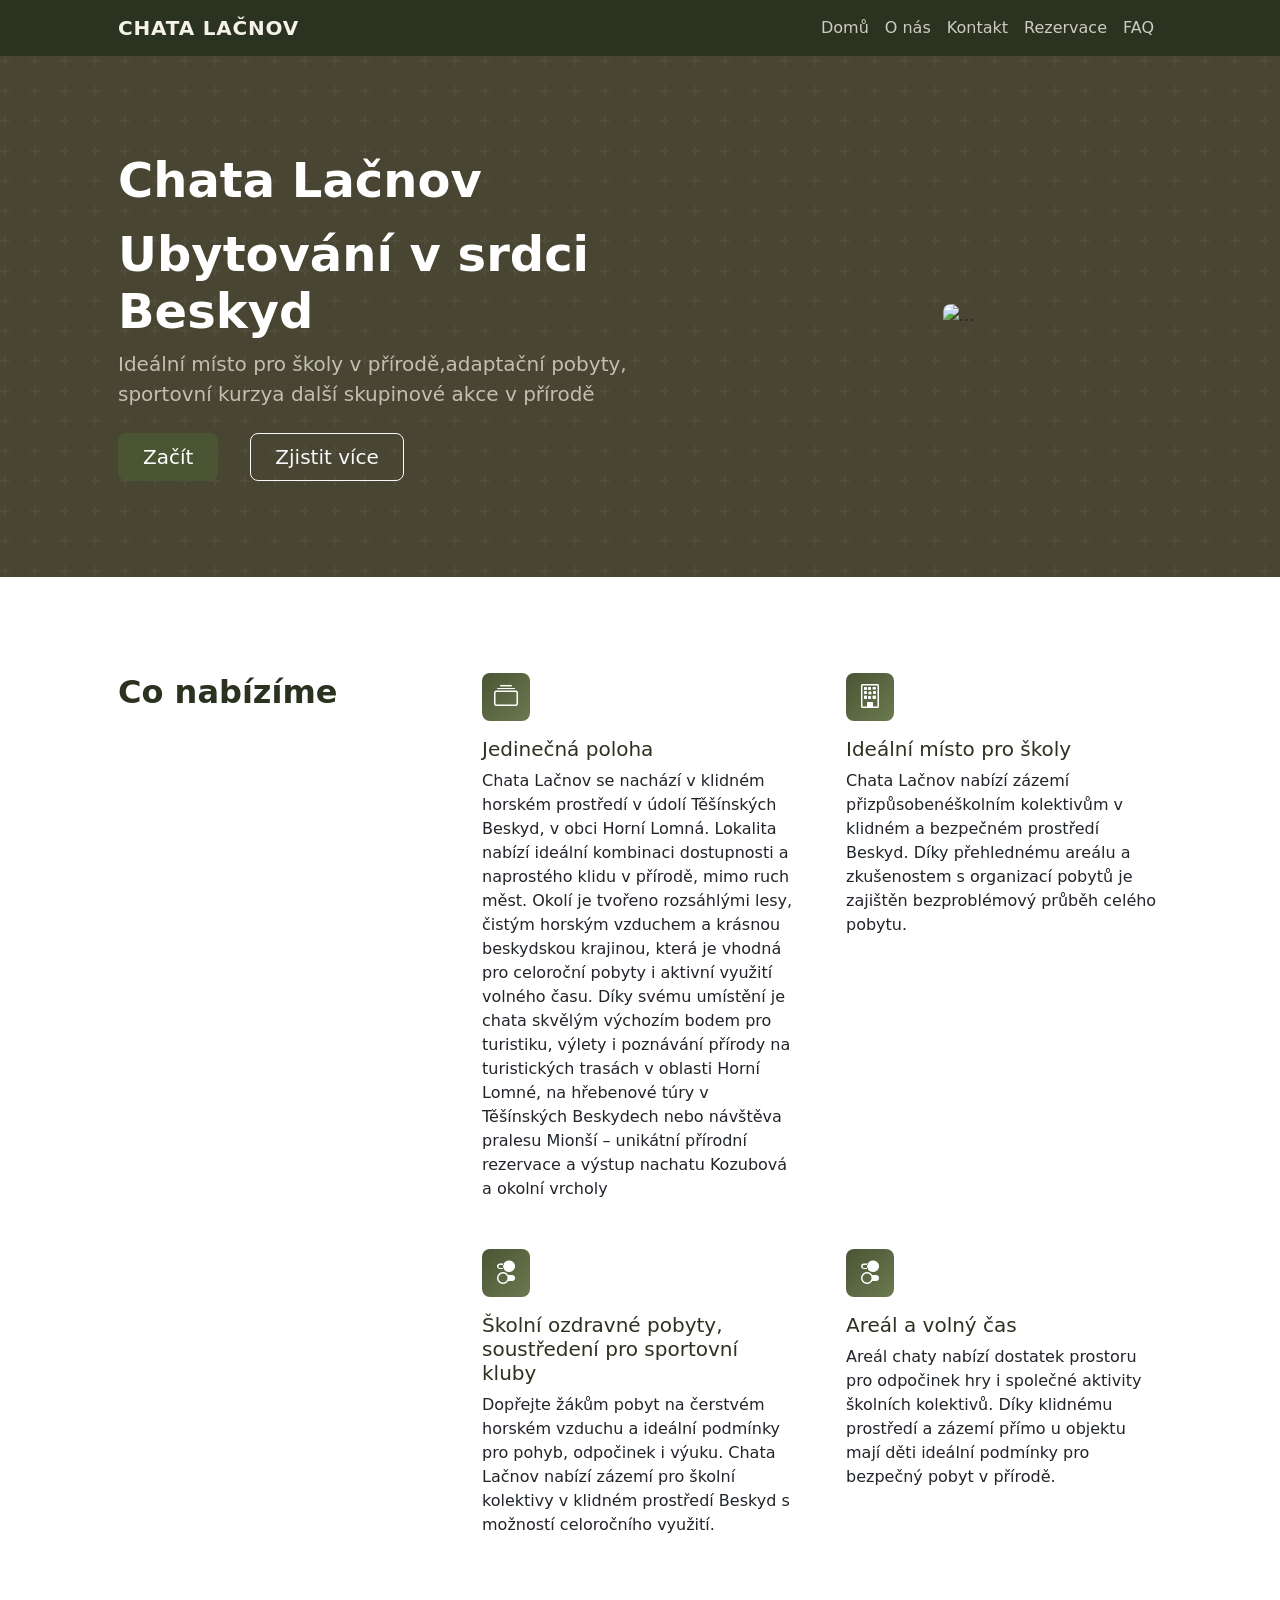
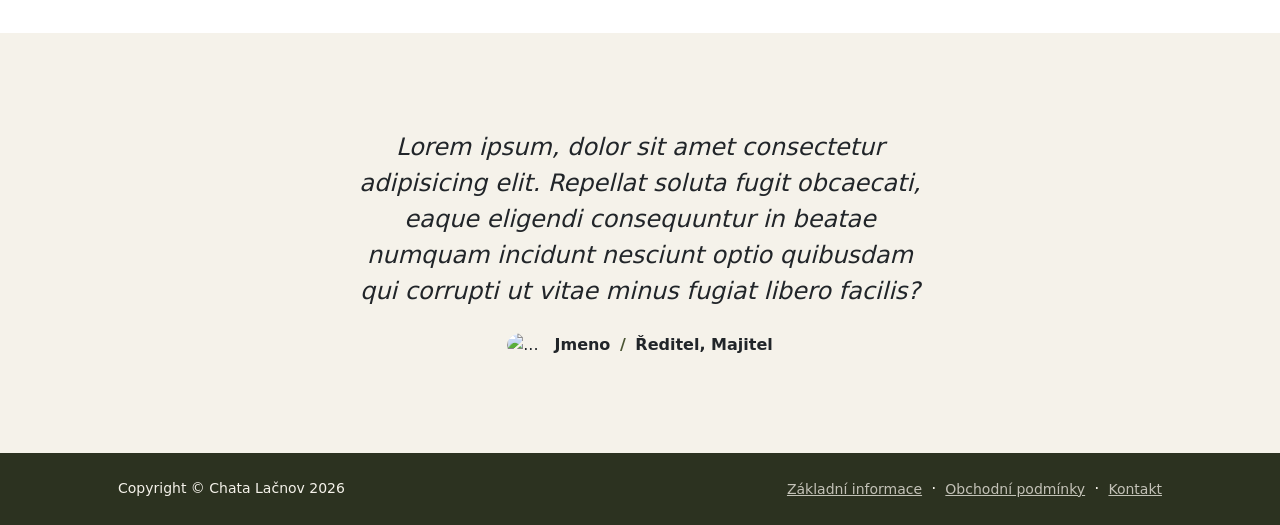
==== index.html @ e179ebad "ahoj" ====
<!DOCTYPE html>
<html lang="en">
    <head>
        <meta charset="utf-8" />
        <meta name="viewport" content="width=device-width, initial-scale=1, shrink-to-fit=no" />
        <meta name="description" content="" />
        <meta name="author" content="" />
        <title>Modern Business - Start Bootstrap Template</title>
        <!-- Favicon-->
        <link rel="icon" type="image/x-icon" href="assets/favicon.ico" />
        <!-- Bootstrap icons-->
        <link href="https://cdn.jsdelivr.net/npm/bootstrap-icons@1.5.0/font/bootstrap-icons.css" rel="stylesheet" />
        <!-- Core theme CSS (includes Bootstrap)-->
        <link href="css/styles.css" rel="stylesheet" />
    </head>
    <body class="d-flex flex-column h-100">
        <main class="flex-shrink-0">
            <!-- Navigation-->
            <nav class="navbar navbar-expand-lg navbar-dark bg-dark">
                <div class="container px-5">
                    <a class="navbar-brand" href="index.html">CHATA LAČNOV</a>
                    <button class="navbar-toggler" type="button" data-bs-toggle="collapse" data-bs-target="#navbarSupportedContent" aria-controls="navbarSupportedContent" aria-expanded="false" aria-label="Toggle navigation"><span class="navbar-toggler-icon"></span></button>
                    <div class="collapse navbar-collapse" id="navbarSupportedContent">
                        <ul class="navbar-nav ms-auto mb-2 mb-lg-0">
                            <li class="nav-item"><a class="nav-link" href="index.html">Domů</a></li>
                            <li class="nav-item"><a class="nav-link" href="about.html">O nás</a></li>
                            <li class="nav-item"><a class="nav-link" href="contact.html">Kontakt</a></li>
                            <li class="nav-item"><a class="nav-link" href="pricing.html">Rezervace</a></li>
                            <li class="nav-item"><a class="nav-link" href="faq.html">FAQ</a></li>
                        </ul>
                    </div>
                </div>
            </nav>
            <!-- Header-->
            <header class="py-5">
                <div class="container px-5">
                    <div class="row gx-5 align-items-center justify-content-center">
                        <div class="col-lg-8 col-xl-7 col-xxl-6">
                            <div class="my-5 text-center text-xl-start">
                                <h1 class="display-5 fw-bolder text-white mb-2">Chata Lačnov <p></p>Ubytování v srdci Beskyd</h1>
                                <p class="lead fw-normal text-white-50 mb-4">Ideální místo pro školy v přírodě,adaptační pobyty, sportovní kurzya další skupinové akce v přírodě</p>
                                <div class="d-grid gap-3 d-sm-flex justify-content-sm-center justify-content-xl-start">
                                    <a class="btn btn-primary btn-lg px-4 me-sm-3" href="pricing.html">Začít</a>
                                    <a class="btn btn-outline-light btn-lg px-4" href="about.html">Zjistit více</a>
                                </div>
                            </div>
                        </div>
                        <div class="col-xl-5 col-xxl-6 d-none d-xl-block text-center"><img class="img-fluid rounded-3 my-5" src="https://dummyimage.com/600x400/343a40/6c757d" alt="..." /></div>
                    </div>
                </div>
            </header>
            <!-- Features section-->
            <section class="py-5" id="features">
                <div class="container px-5 my-5">
                    <div class="row gx-5">
                        <div class="col-lg-4 mb-5 mb-lg-0"><h2 class="fw-bolder mb-0">Co nabízíme</h2></div>
                        <div class="col-lg-8">
                            <div class="row gx-5 row-cols-1 row-cols-md-2">
                                <div class="col mb-5 h-100">
                                    <div class="feature bg-primary bg-gradient text-white rounded-3 mb-3"><i class="bi bi-collection"></i></div>
                                    <h2 class="h5">Jedinečná poloha</h2>
                                    <p class="mb-0">Chata Lačnov se nachází v klidném horském prostředí v údolí Těšínských Beskyd, v obci Horní Lomná. Lokalita nabízí ideální kombinaci dostupnosti a naprostého klidu v přírodě, mimo ruch měst. Okolí je tvořeno rozsáhlými lesy, čistým horským vzduchem a krásnou beskydskou krajinou, která je vhodná pro celoroční pobyty i aktivní využití volného času. Díky svému umístění je chata skvělým výchozím bodem pro turistiku, výlety i poznávání přírody na turistických trasách v oblasti Horní Lomné, na hřebenové túry v Těšínských Beskydech nebo návštěva pralesu Mionší – unikátní přírodní rezervace a výstup nachatu Kozubová a okolní vrcholy</p>
                                </div>
                                <div class="col mb-5 h-100">
                                    <div class="feature bg-primary bg-gradient text-white rounded-3 mb-3"><i class="bi bi-building"></i></div>
                                    <h2 class="h5">Ideální místo pro školy</h2>
                                    <p class="mb-0">Chata Lačnov nabízí zázemí přizpůsobenéškolním kolektivům v klidném a bezpečném prostředí Beskyd. Díky přehlednému areálu a zkušenostem s organizací pobytů je zajištěn bezproblémový průběh celého pobytu.</p>
                                </div>
                                <div class="col mb-5 mb-md-0 h-100">
                                    <div class="feature bg-primary bg-gradient text-white rounded-3 mb-3"><i class="bi bi-toggles2"></i></div>
                                    <h2 class="h5">Školní ozdravné pobyty, soustředení pro sportovní kluby</h2>
                                    <p class="mb-0">Dopřejte žákům pobyt na čerstvém horském vzduchu a ideální podmínky pro pohyb, odpočinek i výuku. Chata Lačnov nabízí zázemí pro školní kolektivy v klidném prostředí Beskyd s možností celoročního využití.</p>
                                </div>
                                <div class="col h-100">
                                    <div class="feature bg-primary bg-gradient text-white rounded-3 mb-3"><i class="bi bi-toggles2"></i></div>
                                    <h2 class="h5">Areál a volný čas</h2>
                                    <p class="mb-0">Areál chaty nabízí dostatek prostoru pro odpočinek hry i společné aktivity školních kolektivů. Díky klidnému prostředí a zázemí přímo u objektu mají děti ideální podmínky pro bezpečný pobyt v přírodě.</p>
                                </div>
                            </div>
                        </div>
                    </div>
                </div>
            </section>
            <!-- Testimonial section-->
            <div class="py-5 bg-light">
                <div class="container px-5 my-5">
                    <div class="row gx-5 justify-content-center">
                        <div class="col-lg-10 col-xl-7">
                            <div class="text-center">
                                <div class="fs-4 mb-4 fst-italic">Lorem ipsum, dolor sit amet consectetur adipisicing elit. Repellat soluta fugit obcaecati, eaque eligendi consequuntur in beatae numquam incidunt nesciunt optio quibusdam qui corrupti ut vitae minus fugiat libero facilis?</div>
                                <div class="d-flex align-items-center justify-content-center">
                                    <img class="rounded-circle me-3" src="https://dummyimage.com/40x40/ced4da/6c757d" alt="..." />
                                    <div class="fw-bold">
                                        Jmeno
                                        <span class="fw-bold text-primary mx-1">/</span>
                                        Ředitel, Majitel
                                    </div>
                                </div>
                            </div>
                        </div>
                    </div>
                </div>
            </div>
        <!-- Footer-->
        <footer class="bg-dark py-4 mt-auto">
            <div class="container px-5">
                <div class="row align-items-center justify-content-between flex-column flex-sm-row">
                    <div class="col-auto"><div class="small m-0 text-white">Copyright &copy; Chata Lačnov 2026</div></div>
                    <div class="col-auto">
                        <a class="link-light small" href="privacy.html">Základní informace</a>
                        <span class="text-white mx-1">&middot;</span>
                        <a class="link-light small" href="terms.html">Obchodní podmínky</a>
                        <span class="text-white mx-1">&middot;</span>
                        <a class="link-light small" href="contact.html">Kontakt</a>
                    </div>
                </div>
            </div>
        </footer>
        <!-- Bootstrap core JS-->
        <script src="https://cdn.jsdelivr.net/npm/bootstrap@5.2.3/dist/js/bootstrap.bundle.min.js"></script>
        <!-- Core theme JS-->
        <script src="js/scripts.js"></script>
    </body>
</html>
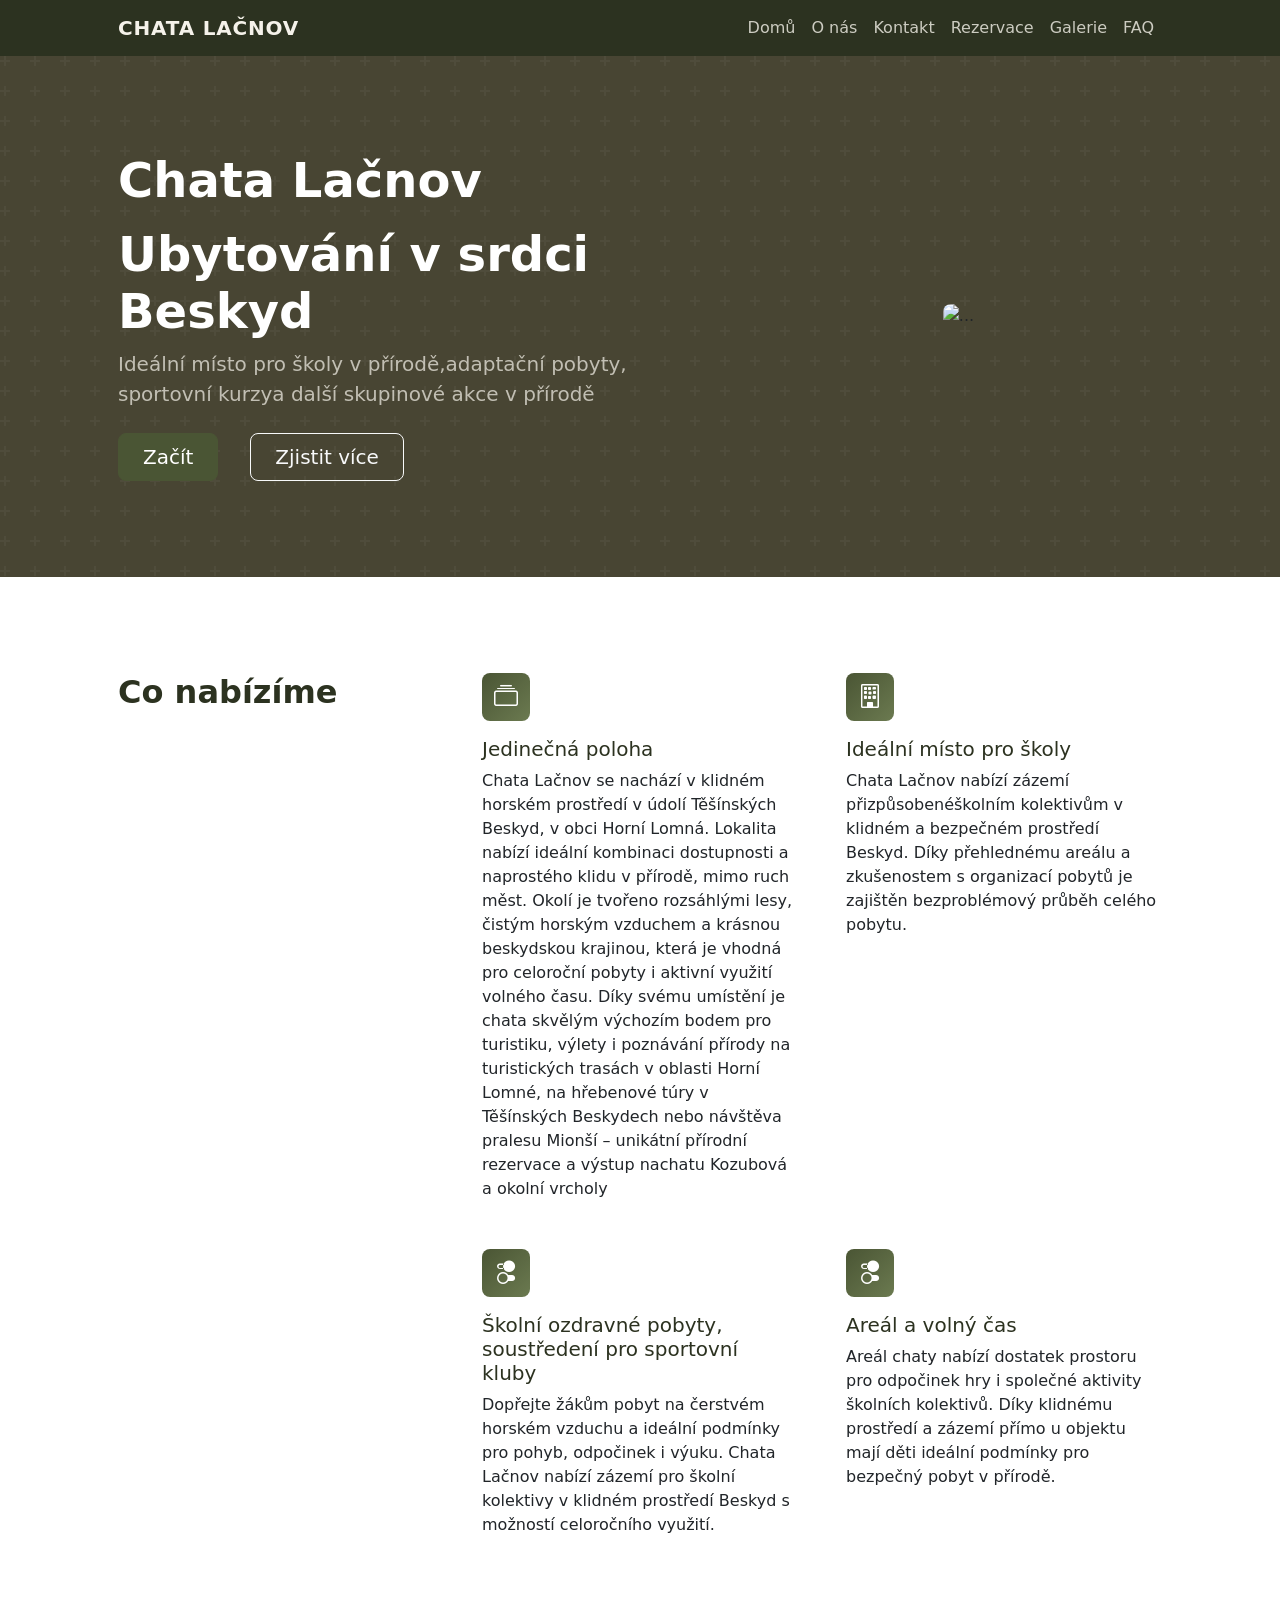
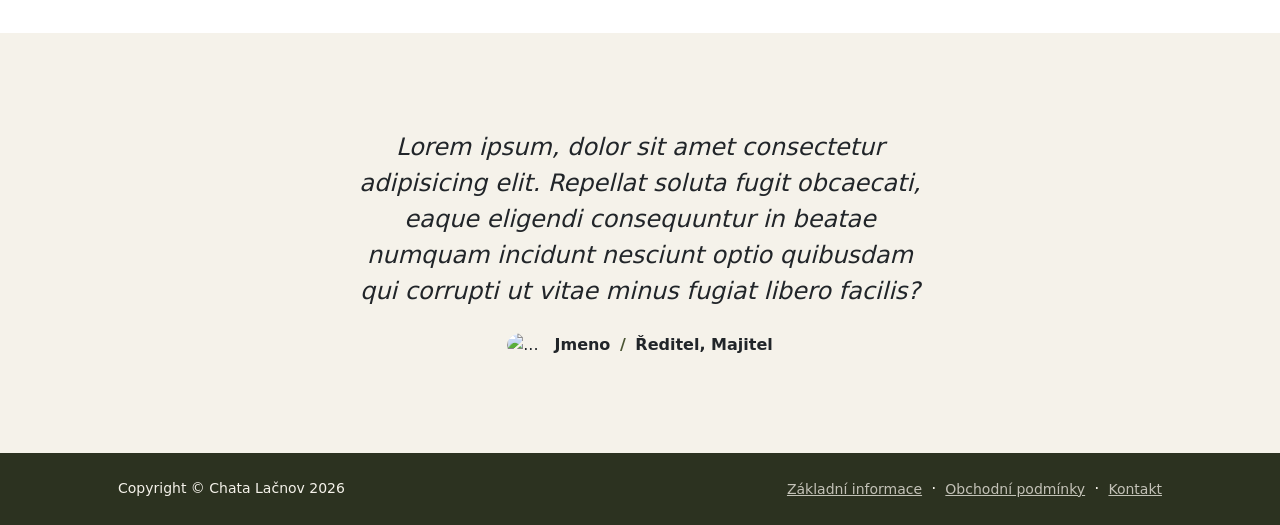
==== commit 5370e317: "ano + gallerie" ====
--- a/index.html
+++ b/index.html
@@ -26,6 +26,7 @@
                             <li class="nav-item"><a class="nav-link" href="about.html">O nás</a></li>
                             <li class="nav-item"><a class="nav-link" href="contact.html">Kontakt</a></li>
                             <li class="nav-item"><a class="nav-link" href="pricing.html">Rezervace</a></li>
+                            <li class="nav-item"><a class="nav-link" href="gallery.html">Galerie</a></li>
                             <li class="nav-item"><a class="nav-link" href="faq.html">FAQ</a></li>
                         </ul>
                     </div>
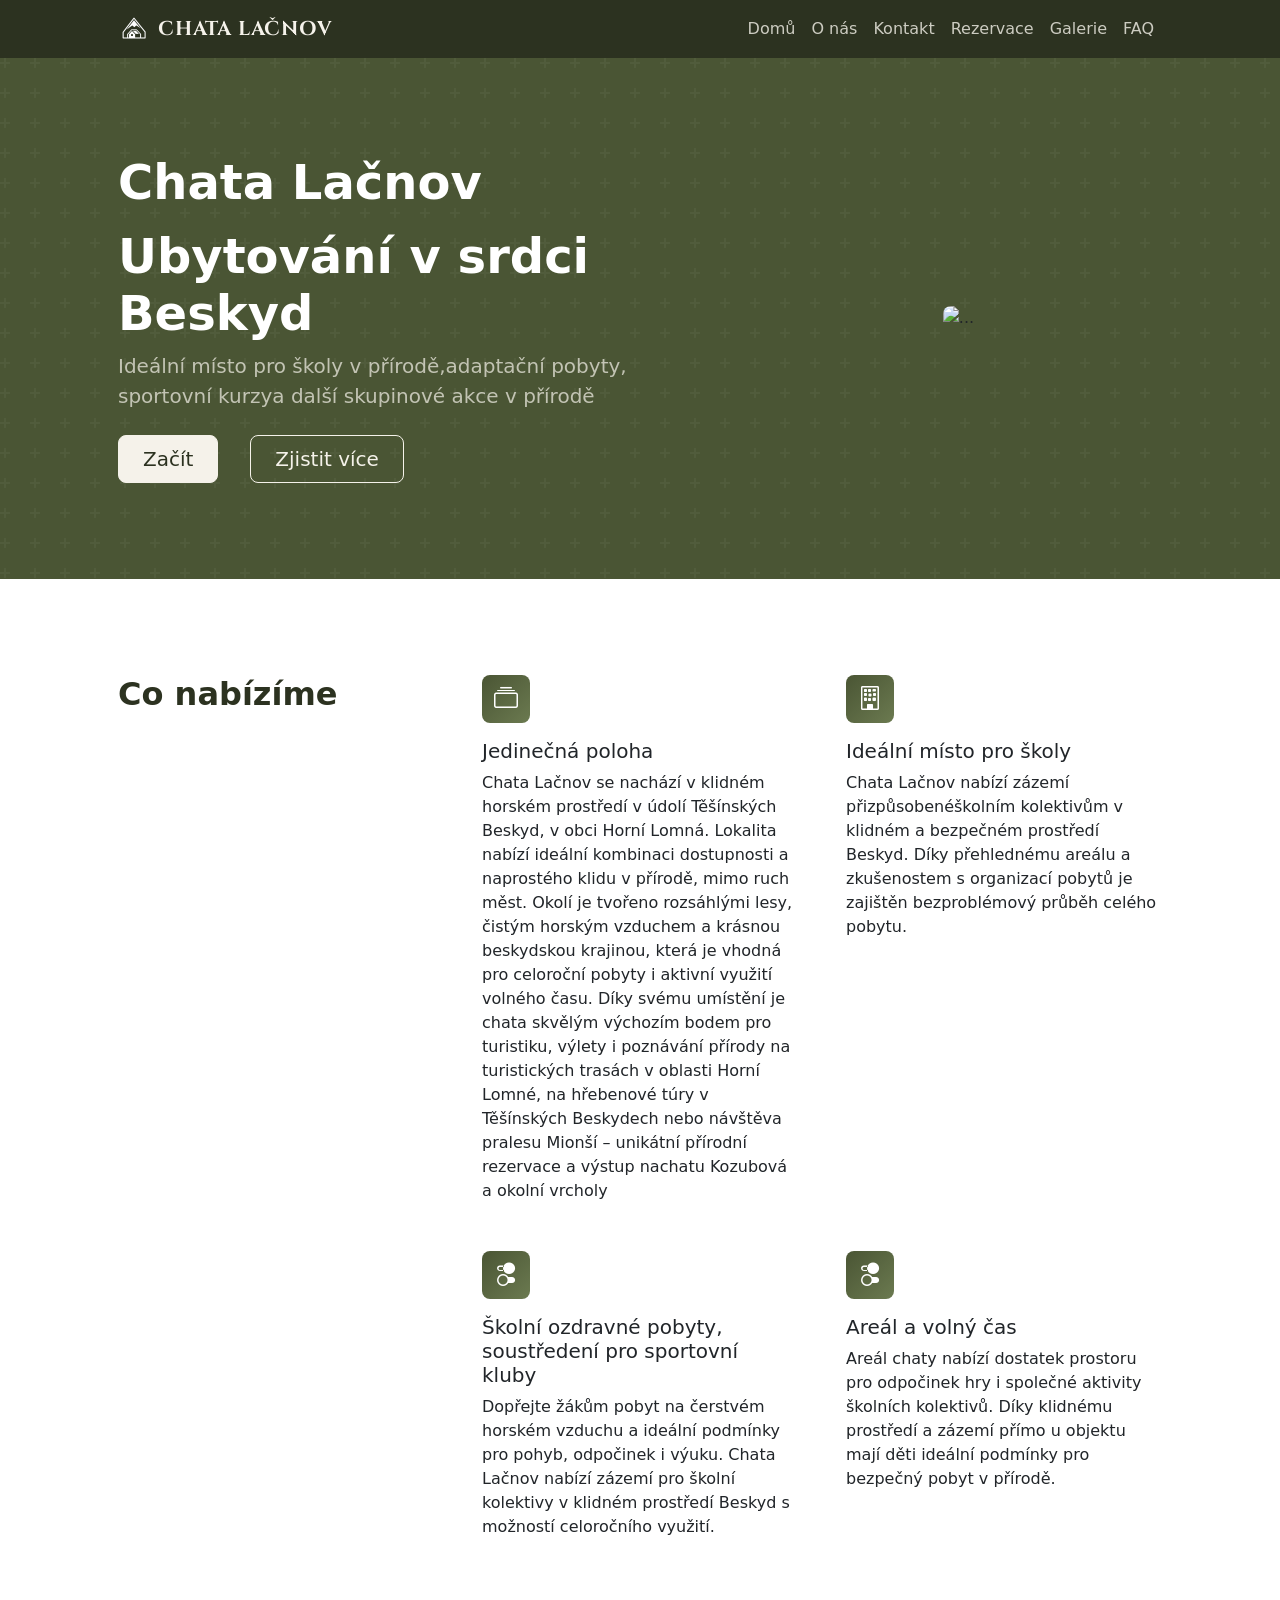
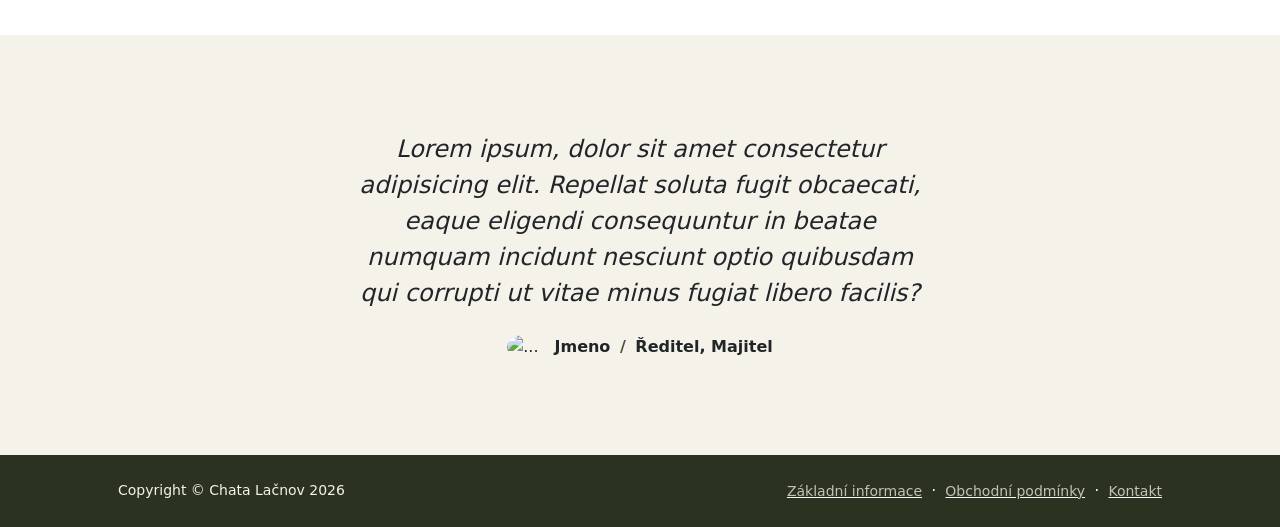
==== commit 96bc4534: "upravil jsem shit ton of veci cau" ====
--- a/index.html
+++ b/index.html
@@ -7,10 +7,12 @@
         <meta name="author" content="" />
         <title>Modern Business - Start Bootstrap Template</title>
         <!-- Favicon-->
-        <link rel="icon" type="image/x-icon" href="assets/favicon.ico" />
+        <link rel="icon" type="image/x-icon" href="assets/lacnovlogo.ico" />
         <!-- Bootstrap icons-->
+        <link href="https://fonts.googleapis.com/css2?family=Cinzel:wght@700&display=swap" rel="stylesheet" />
         <link href="https://cdn.jsdelivr.net/npm/bootstrap-icons@1.5.0/font/bootstrap-icons.css" rel="stylesheet" />
         <!-- Core theme CSS (includes Bootstrap)-->
+        <link href="https://cdn.jsdelivr.net/npm/bootstrap@5.2.3/dist/css/bootstrap.min.css" rel="stylesheet" />
         <link href="css/styles.css" rel="stylesheet" />
     </head>
     <body class="d-flex flex-column h-100">
@@ -18,7 +20,7 @@
             <!-- Navigation-->
             <nav class="navbar navbar-expand-lg navbar-dark bg-dark">
                 <div class="container px-5">
-                    <a class="navbar-brand" href="index.html">CHATA LAČNOV</a>
+                    <a class="navbar-brand d-flex align-items-center gap-2" href="index.html"><img src="assets/lacnovlogo.ico" alt="logo" style="height:32px;width:32px;object-fit:contain;">CHATA LAČNOV</a>
                     <button class="navbar-toggler" type="button" data-bs-toggle="collapse" data-bs-target="#navbarSupportedContent" aria-controls="navbarSupportedContent" aria-expanded="false" aria-label="Toggle navigation"><span class="navbar-toggler-icon"></span></button>
                     <div class="collapse navbar-collapse" id="navbarSupportedContent">
                         <ul class="navbar-nav ms-auto mb-2 mb-lg-0">
@@ -122,4 +124,4 @@
         <!-- Core theme JS-->
         <script src="js/scripts.js"></script>
     </body>
-</html>
+</html>
--- a/css/styles.css
+++ b/css/styles.css
@@ -0,0 +1,341 @@
+/* ============================================================
+   Chata Lačnov – custom theme overrides
+   Palette: olive #4a5534, dark #2c3220, cream #f5f2ea
+   ============================================================ */
+
+:root {
+  --chata-dark:   #2c3220;
+  --chata-olive:  #4a5534;
+  --chata-mid:    #6b7a50;
+  --chata-light:  #c8cf9a;
+  --chata-cream:  #f5f2ea;
+  --chata-sand:   #e8e3d5;
+}
+
+/* --- Bootstrap primary color → olive --- */
+:root {
+  --bs-primary:         #4a5534;
+  --bs-primary-rgb:     74, 85, 52;
+  --bs-link-color:      #4a5534;
+  --bs-link-hover-color:#2c3220;
+}
+
+/* --- Typography --- */
+body { font-family: 'Segoe UI', system-ui, -apple-system, sans-serif; }
+h1, h2, h3, h4, h5, h6 { color: var(--chata-dark); }
+a { color: var(--chata-olive); }
+a:hover { color: var(--chata-dark); }
+.text-muted { color: #6b7a50 !important; }
+
+/* --- Buttons --- */
+.btn-primary {
+  background-color: var(--chata-olive);
+  border-color: var(--chata-olive);
+}
+.btn-primary:hover, .btn-primary:focus, .btn-primary:active {
+  background-color: var(--chata-dark) !important;
+  border-color: var(--chata-dark) !important;
+}
+.btn-outline-primary {
+  color: var(--chata-olive);
+  border-color: var(--chata-olive);
+}
+.btn-outline-primary:hover {
+  background-color: var(--chata-olive);
+  border-color: var(--chata-olive);
+  color: #fff;
+}
+
+/* --- Text/bg helpers --- */
+.text-primary       { color: var(--chata-olive) !important; }
+.bg-primary         { background-color: var(--chata-olive) !important; }
+.badge.bg-primary   { background-color: var(--chata-olive) !important; }
+.bg-primary.bg-gradient,
+.bg-gradient        { background: linear-gradient(135deg, var(--chata-olive), var(--chata-mid)) !important; }
+.bg-light           { background-color: var(--chata-cream) !important; }
+.link-dark          { color: var(--chata-dark) !important; }
+.link-dark:hover    { color: var(--chata-olive) !important; }
+
+/* --- Navbar --- */
+.navbar.bg-dark { background-color: var(--chata-dark) !important; }
+.navbar-brand {
+  font-weight: 700;
+  letter-spacing: .04em;
+  color: var(--chata-cream) !important;
+  font-family: 'Cinzel', serif;
+  font-size: 1.25rem;
+}
+.navbar-dark .navbar-nav .nav-link { color: rgba(245,242,234,.8); transition: color .2s; }
+.navbar-dark .navbar-nav .nav-link:hover,
+.navbar-dark .navbar-nav .nav-link:focus { color: var(--chata-cream); }
+.dropdown-menu { border: none; box-shadow: 0 4px 16px rgba(44,50,32,.15); border-radius: .5rem; }
+.dropdown-item:hover { background-color: var(--chata-cream); color: var(--chata-dark); }
+
+/* --- Hero header --- */
+header {
+  background-color: var(--chata-olive);
+  background-image: url("data:image/svg+xml,%3Csvg width='60' height='60' viewBox='0 0 60 60' xmlns='http://www.w3.org/2000/svg'%3E%3Cg fill='none' fill-rule='evenodd'%3E%3Cg fill='%23ffffff' fill-opacity='0.04'%3E%3Cpath d='M36 34v-4h-2v4h-4v2h4v4h2v-4h4v-2h-4zm0-30V0h-2v4h-4v2h4v4h2V6h4V4h-4zM6 34v-4H4v4H0v2h4v4h2v-4h4v-2H6zM6 4V0H4v4H0v2h4v4h2V6h4V4H6z'/%3E%3C/g%3E%3C/g%3E%3C/svg%3E");
+}
+.bg-chata {
+  background-color: var(--chata-olive);
+  background-image: url("data:image/svg+xml,%3Csvg width='60' height='60' viewBox='0 0 60 60' xmlns='http://www.w3.org/2000/svg'%3E%3Cg fill='none' fill-rule='evenodd'%3E%3Cg fill='%23ffffff' fill-opacity='0.04'%3E%3Cpath d='M36 34v-4h-2v4h-4v2h4v4h2v-4h4v-2h-4zm0-30V0h-2v4h-4v2h4v4h2V6h4V4h-4zM6 34v-4H4v4H0v2h4v4h2V6h4V4H6z'/%3E%3C/g%3E%3C/g%3E%3C/svg%3E");
+}
+header .text-white-50 { color: rgba(245,242,234,.7) !important; }
+
+/* Buttons on olive header background */
+header .btn-primary,
+.bg-chata .btn-primary {
+  background-color: var(--chata-cream);
+  border-color: var(--chata-cream);
+  color: var(--chata-dark);
+}
+header .btn-primary:hover, header .btn-primary:focus,
+.bg-chata .btn-primary:hover, .bg-chata .btn-primary:focus {
+  background-color: #fff !important;
+  border-color: #fff !important;
+  color: var(--chata-dark) !important;
+}
+header .btn-outline-light,
+.bg-chata .btn-outline-light {
+  border-color: var(--chata-cream);
+  color: var(--chata-cream);
+}
+header .btn-outline-light:hover,
+.bg-chata .btn-outline-light:hover {
+  background-color: var(--chata-cream);
+  color: var(--chata-dark);
+}
+
+/* --- Feature icons --- */
+.feature {
+  display: inline-flex;
+  align-items: center;
+  justify-content: center;
+  height: 3rem;
+  width: 3rem;
+  min-width: 3rem;
+  min-height: 3rem;
+  font-size: 1.5rem;
+  flex-shrink: 0;
+}
+
+/* --- Cards --- */
+.card { border-radius: .75rem; border-color: var(--chata-sand); }
+
+/* --- Accordion --- */
+.accordion-button:not(.collapsed) {
+  color: var(--chata-dark);
+  background-color: var(--chata-sand);
+  box-shadow: inset 0 -1px 0 rgba(74,85,52,.2);
+}
+.accordion-button:focus { box-shadow: 0 0 0 .2rem rgba(74,85,52,.25); }
+
+/* --- Forms --- */
+.form-control:focus {
+  border-color: var(--chata-mid);
+  box-shadow: 0 0 0 .2rem rgba(74,85,52,.2);
+}
+
+/* --- CTA aside --- */
+aside.bg-primary.bg-gradient {
+  background: linear-gradient(135deg, var(--chata-dark) 0%, var(--chata-olive) 100%) !important;
+  border-radius: 1rem;
+}
+
+/* --- Footer --- */
+footer.bg-dark       { background-color: var(--chata-dark) !important; }
+footer .link-light   { color: rgba(245,242,234,.75) !important; }
+footer .link-light:hover { color: var(--chata-cream) !important; }
+footer .text-white   { color: var(--chata-cream) !important; }
+
+/* ============================================================
+   Gallery page
+   ============================================================ */
+
+/* Filter pills */
+.filter-bar { display: flex; flex-wrap: wrap; gap: .5rem; }
+.filter-btn {
+    padding: .4rem 1.1rem; border-radius: 50px; font-size: .85rem; font-weight: 600;
+    border: 2px solid var(--chata-light); color: var(--chata-olive); background: transparent;
+    cursor: pointer; transition: all .18s;
+}
+.filter-btn:hover  { background: #e8f0e0; border-color: var(--chata-olive); }
+.filter-btn.active { background: var(--chata-olive); border-color: var(--chata-olive); color: #fff; }
+
+/* Masonry grid */
+.gallery-grid { columns: 3 280px; column-gap: 1rem; }
+.gallery-item {
+    break-inside: avoid;
+    margin-bottom: 1rem;
+    position: relative;
+    overflow: hidden;
+    border-radius: .75rem;
+    cursor: pointer;
+    background: var(--chata-sand);
+    animation: popIn .3s ease both;
+}
+.gallery-item img {
+    width: 100%; display: block;
+    transition: transform .35s ease;
+    border-radius: .75rem;
+}
+.gallery-item:hover img { transform: scale(1.04); }
+
+/* Overlay on hover */
+.gallery-item .g-overlay {
+    position: absolute; inset: 0;
+    background: linear-gradient(to top, rgba(44,50,32,.7) 0%, transparent 55%);
+    opacity: 0; transition: opacity .25s;
+    border-radius: .75rem;
+    display: flex; align-items: flex-end; padding: .9rem 1rem;
+}
+.gallery-item:hover .g-overlay { opacity: 1; }
+.gallery-item .g-label {
+    color: #fff; font-size: .8rem; font-weight: 600;
+    background: rgba(0,0,0,.25); border-radius: 20px;
+    padding: .2rem .7rem; backdrop-filter: blur(4px);
+}
+.gallery-item .g-zoom {
+    position: absolute; top: .6rem; right: .6rem;
+    width: 32px; height: 32px; border-radius: 50%;
+    background: rgba(255,255,255,.85); color: var(--chata-dark);
+    display: flex; align-items: center; justify-content: center;
+    font-size: .9rem; opacity: 0; transition: opacity .2s;
+}
+.gallery-item:hover .g-zoom { opacity: 1; }
+.gallery-item.hidden { display: none; }
+
+/* Empty state */
+#emptyState { display: none; text-align: center; padding: 4rem 1rem; color: var(--chata-mid); }
+#emptyState i { font-size: 3rem; display: block; margin-bottom: 1rem; opacity: .4; }
+
+/* Upload zone */
+.upload-zone {
+    border: 2px dashed var(--chata-light); border-radius: 1rem;
+    padding: 2.5rem 1.5rem; text-align: center;
+    background: #fafaf7; cursor: pointer;
+    transition: border-color .2s, background .2s;
+    position: relative;
+}
+.upload-zone.dragover { border-color: var(--chata-olive); background: #f0f5e8; }
+.upload-zone input[type="file"] {
+    position: absolute; inset: 0; opacity: 0; cursor: pointer; width: 100%; height: 100%;
+}
+.upload-zone i { font-size: 2.5rem; color: var(--chata-light); display: block; margin-bottom: .75rem; }
+.upload-zone:hover { border-color: var(--chata-olive); }
+.upload-zone:hover i { color: var(--chata-olive); }
+
+/* Category tags */
+.cat-select { display: flex; flex-wrap: wrap; gap: .4rem; margin-top: .75rem; justify-content: center; }
+.cat-tag {
+    padding: .25rem .75rem; border-radius: 20px; font-size: .78rem; font-weight: 600;
+    border: 1.5px solid var(--chata-light); color: var(--chata-olive); cursor: pointer; background: transparent;
+    transition: all .15s;
+}
+.cat-tag.selected { background: var(--chata-olive); border-color: var(--chata-olive); color: #fff; }
+
+/* Upload queue */
+.queue-item {
+    display: flex; align-items: center; gap: .75rem;
+    padding: .5rem .75rem; background: #fff; border-radius: .5rem;
+    border: 1px solid var(--chata-sand); margin-bottom: .4rem;
+}
+.queue-item img { width: 48px; height: 48px; object-fit: cover; border-radius: .35rem; }
+.queue-item .qname { flex: 1; font-size: .82rem; font-weight: 500; color: var(--chata-dark); overflow: hidden; text-overflow: ellipsis; white-space: nowrap; }
+.queue-item .qcat  { font-size: .72rem; background: #e8f0e0; color: var(--chata-olive); padding: .15rem .5rem; border-radius: 10px; font-weight: 600; }
+.queue-item .qrm   { color: #dc3545; background: none; border: none; cursor: pointer; font-size: 1rem; padding: 0 .25rem; }
+
+/* Lightbox */
+#lightbox {
+    display: none; position: fixed; inset: 0; z-index: 2000;
+    background: rgba(20,24,14,.93); align-items: center; justify-content: center;
+    backdrop-filter: blur(6px);
+}
+#lightbox.open { display: flex; }
+#lightbox .lb-wrap {
+    position: relative; max-width: 90vw; max-height: 90vh;
+    display: flex; flex-direction: column; align-items: center;
+}
+#lightbox img {
+    max-width: 88vw; max-height: 80vh;
+    border-radius: 1rem; box-shadow: 0 24px 80px rgba(0,0,0,.6);
+    object-fit: contain;
+}
+#lbCaption { color: rgba(255,255,255,.75); font-size: .85rem; margin-top: .75rem; text-align: center; }
+#lbClose {
+    position: fixed; top: 1.25rem; right: 1.5rem;
+    background: rgba(255,255,255,.12); border: none; color: #fff;
+    width: 42px; height: 42px; border-radius: 50%; font-size: 1.2rem;
+    cursor: pointer; display: flex; align-items: center; justify-content: center;
+    transition: background .2s;
+}
+#lbClose:hover { background: rgba(255,255,255,.25); }
+.lb-nav {
+    position: fixed; top: 50%; transform: translateY(-50%);
+    background: rgba(255,255,255,.12); border: none; color: #fff;
+    width: 46px; height: 46px; border-radius: 50%; font-size: 1.3rem;
+    cursor: pointer; display: flex; align-items: center; justify-content: center;
+    transition: background .2s;
+}
+.lb-nav:hover { background: rgba(255,255,255,.28); }
+#lbPrev { left: 1rem; }
+#lbNext { right: 1rem; }
+
+/* Animations */
+@keyframes popIn { from { opacity: 0; transform: scale(.96); } to { opacity: 1; transform: scale(1); } }
+
+/* Stats bar */
+.stats-bar { font-size: .82rem; color: var(--chata-mid); }
+
+/* ============================================================
+   Pricing / Reservation page
+   ============================================================ */
+
+/* Step wizard */
+.step-bar { display: flex; align-items: center; }
+.step-item { display: flex; align-items: center; gap: .5rem; font-size: .82rem; color: var(--chata-mid); white-space: nowrap; }
+.step-item .step-num {
+    width: 30px; height: 30px; border-radius: 50%;
+    background: var(--chata-sand); color: var(--chata-mid);
+    display: flex; align-items: center; justify-content: center;
+    font-weight: 700; font-size: .8rem; flex-shrink: 0;
+    transition: background .2s, color .2s;
+}
+.step-item.active .step-num  { background: var(--chata-olive); color: #fff; }
+.step-item.done .step-num    { background: #198754; color: #fff; }
+.step-item.active            { color: var(--chata-dark); font-weight: 600; }
+.step-item.done              { color: #198754; }
+.step-sep { flex: 1; height: 2px; background: var(--chata-sand); min-width: 16px; transition: background .3s; }
+.step-sep.done { background: #198754; }
+
+/* Room cards */
+.room-card {
+    cursor: pointer; border: 2px solid transparent !important;
+    border-radius: .75rem !important; transition: transform .15s, box-shadow .15s, border-color .15s;
+}
+.room-card:hover { transform: translateY(-3px); box-shadow: 0 8px 24px rgba(44,50,32,.12) !important; }
+.room-card.selected { border-color: var(--chata-olive) !important; background: var(--chata-cream); }
+.badge-cap { background: #e8f0e0; color: var(--chata-olive); font-size: .73rem; font-weight: 600; padding: .25rem .55rem; border-radius: 20px; display: inline-block; }
+
+/* Price summary */
+.price-box { border-left: 4px solid var(--chata-olive); border-radius: 0 .75rem .75rem 0; }
+.price-row { display: flex; justify-content: space-between; padding: .3rem 0; border-bottom: 1px solid var(--chata-sand); font-size: .9rem; }
+.price-row:last-child { border-bottom: none; font-weight: 700; font-size: 1rem; }
+
+/* Animated steps */
+.form-step { display: none; }
+.form-step.active { display: block; animation: fadeIn .3s ease; }
+@keyframes fadeIn { from { opacity: 0; transform: translateY(8px); } to { opacity: 1; transform: none; } }
+
+/* Success */
+#successSection { display: none; animation: fadeIn .5s ease; }
+
+/* Errors */
+.field-error { display: none; color: #dc3545; font-size: .8rem; margin-top: .25rem; }
+.field-error.show { display: block; }
+
+/* Custom date picker */
+.date-group { display: flex; gap: 4px; }
+.date-group select { flex: 1; min-width: 0; }
+.date-group .day-sel  { flex: 0 0 70px; }
+.date-group .year-sel { flex: 0 0 86px; }
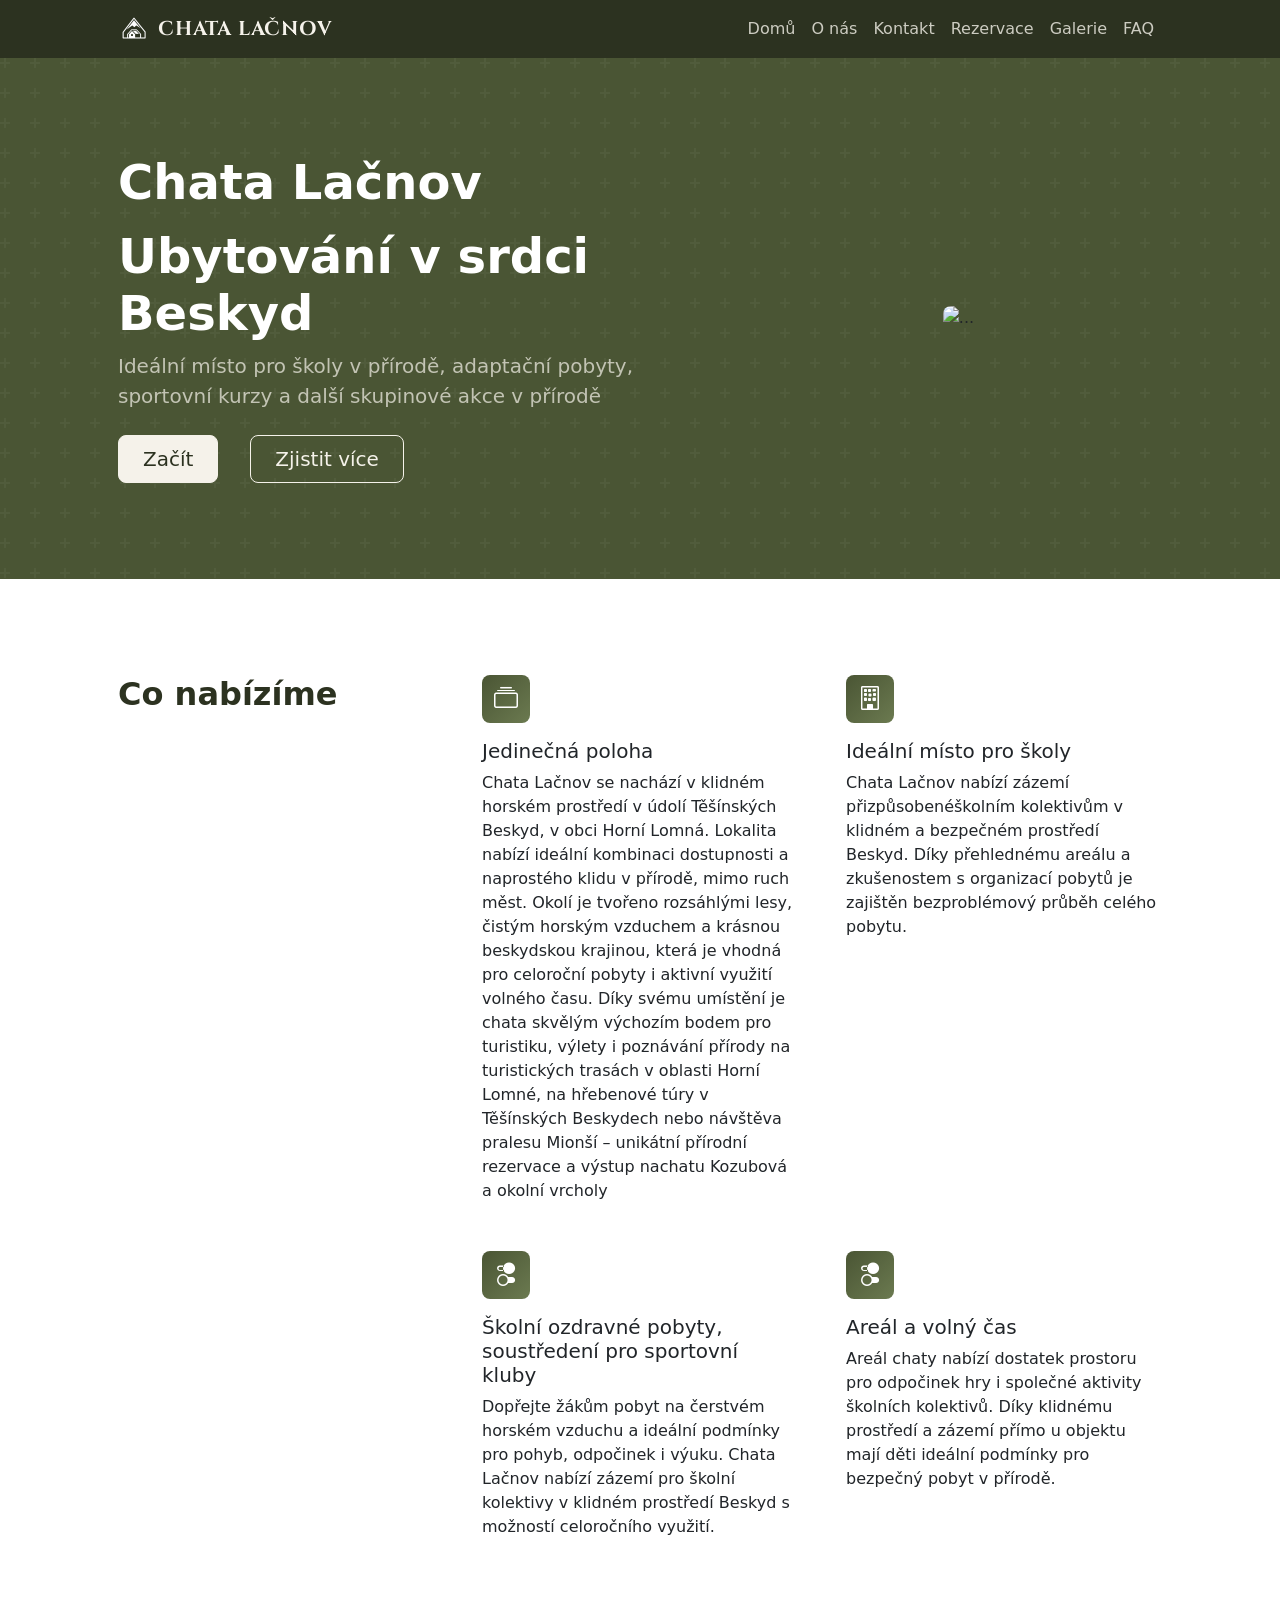
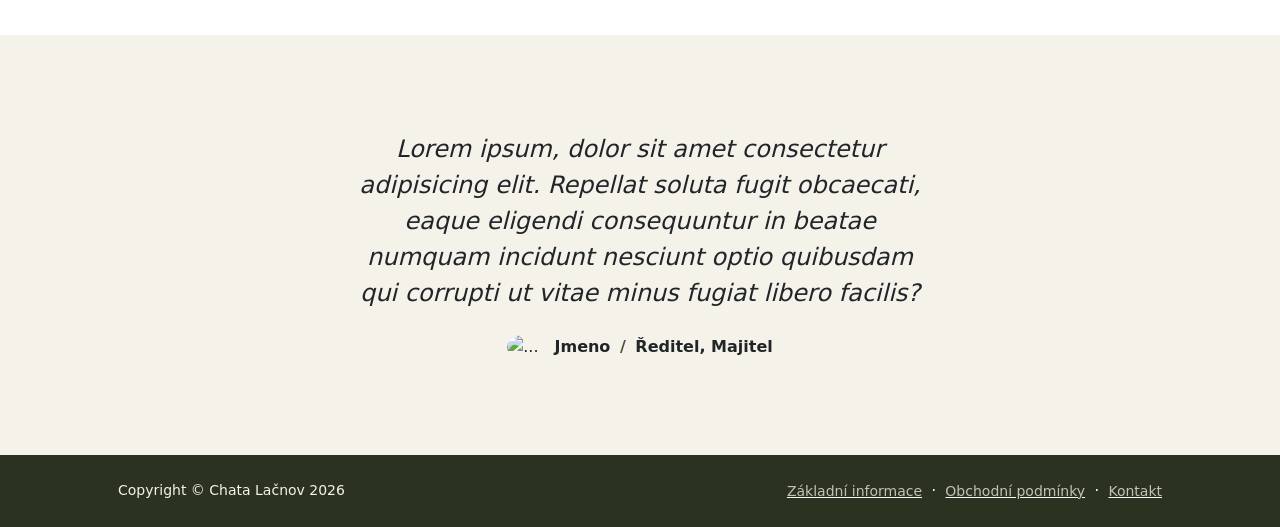
==== commit 1ba3c394: "ahooj" ====
--- a/index.html
+++ b/index.html
@@ -41,7 +41,7 @@
                         <div class="col-lg-8 col-xl-7 col-xxl-6">
                             <div class="my-5 text-center text-xl-start">
                                 <h1 class="display-5 fw-bolder text-white mb-2">Chata Lačnov <p></p>Ubytování v srdci Beskyd</h1>
-                                <p class="lead fw-normal text-white-50 mb-4">Ideální místo pro školy v přírodě,adaptační pobyty, sportovní kurzya další skupinové akce v přírodě</p>
+                                <p class="lead fw-normal text-white-50 mb-4">Ideální místo pro školy v přírodě, adaptační pobyty, sportovní kurzy a další skupinové akce v přírodě</p>
                                 <div class="d-grid gap-3 d-sm-flex justify-content-sm-center justify-content-xl-start">
                                     <a class="btn btn-primary btn-lg px-4 me-sm-3" href="pricing.html">Začít</a>
                                     <a class="btn btn-outline-light btn-lg px-4" href="about.html">Zjistit více</a>
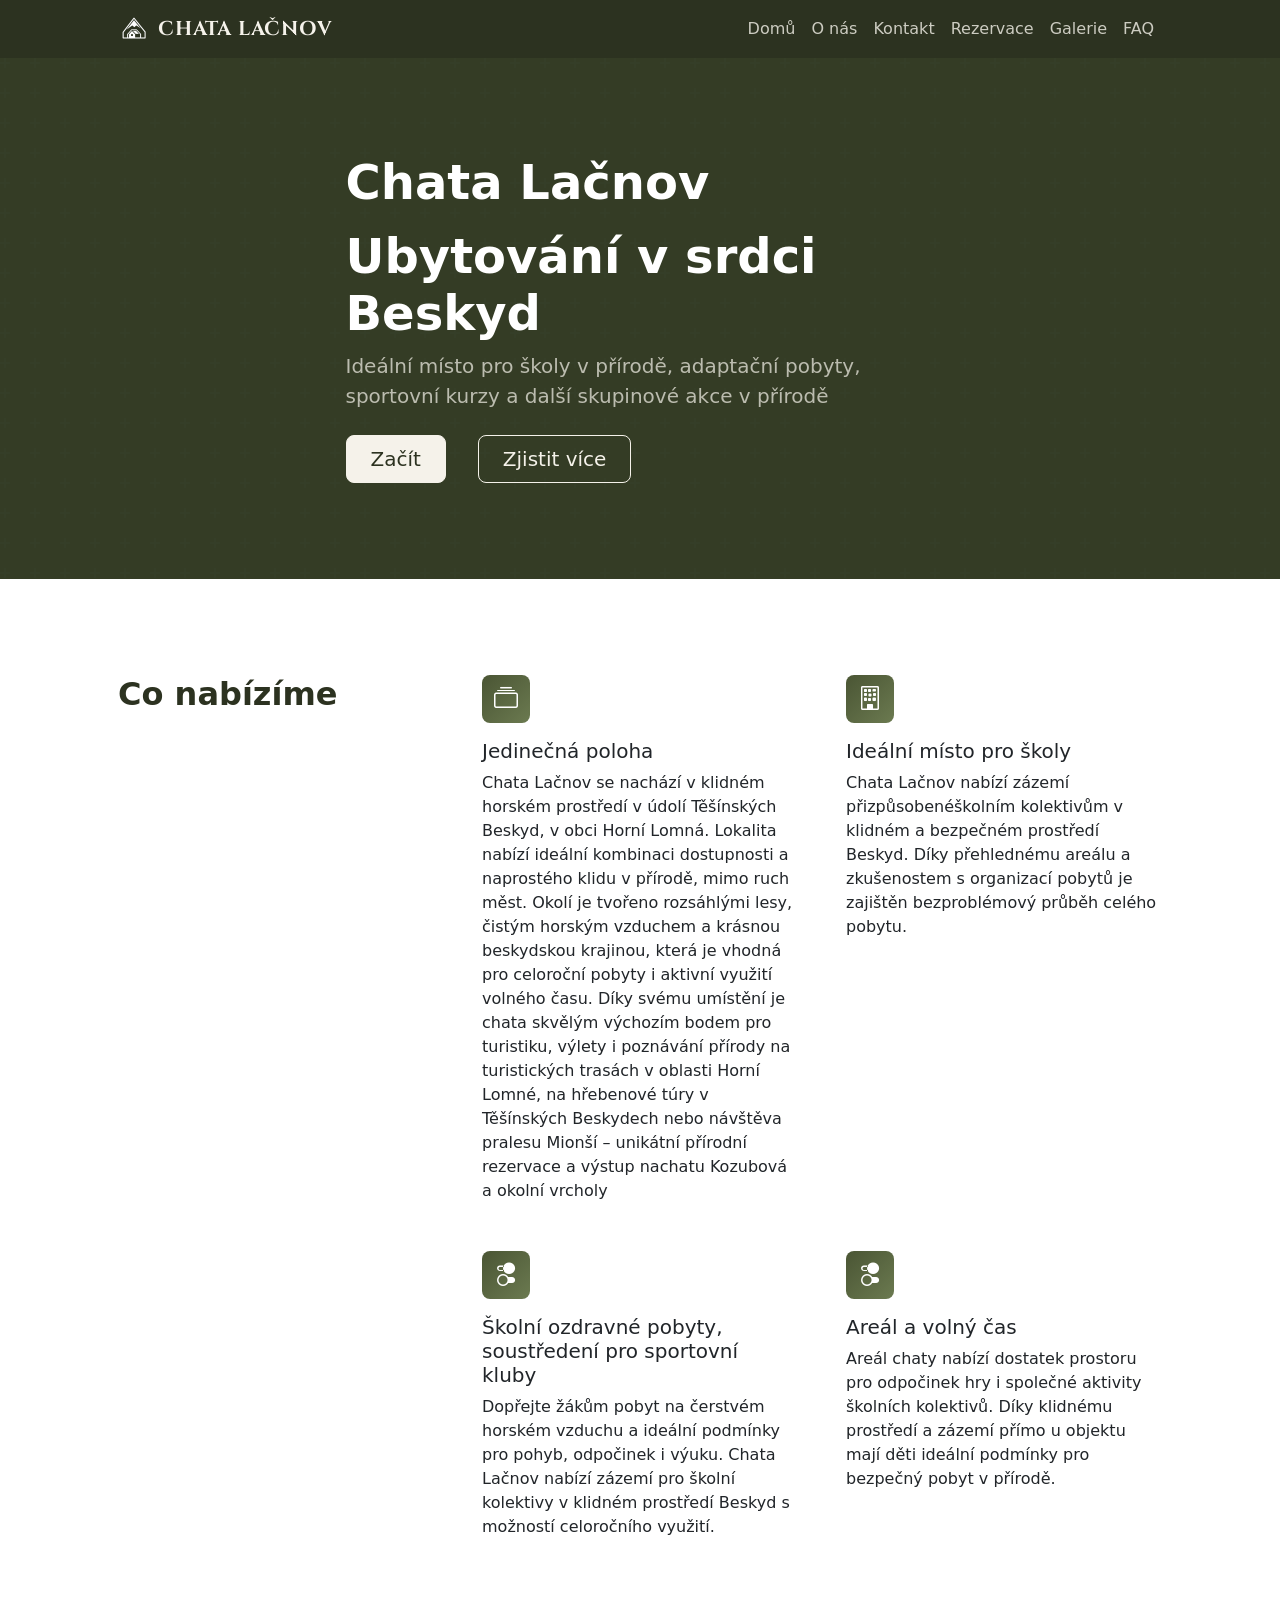
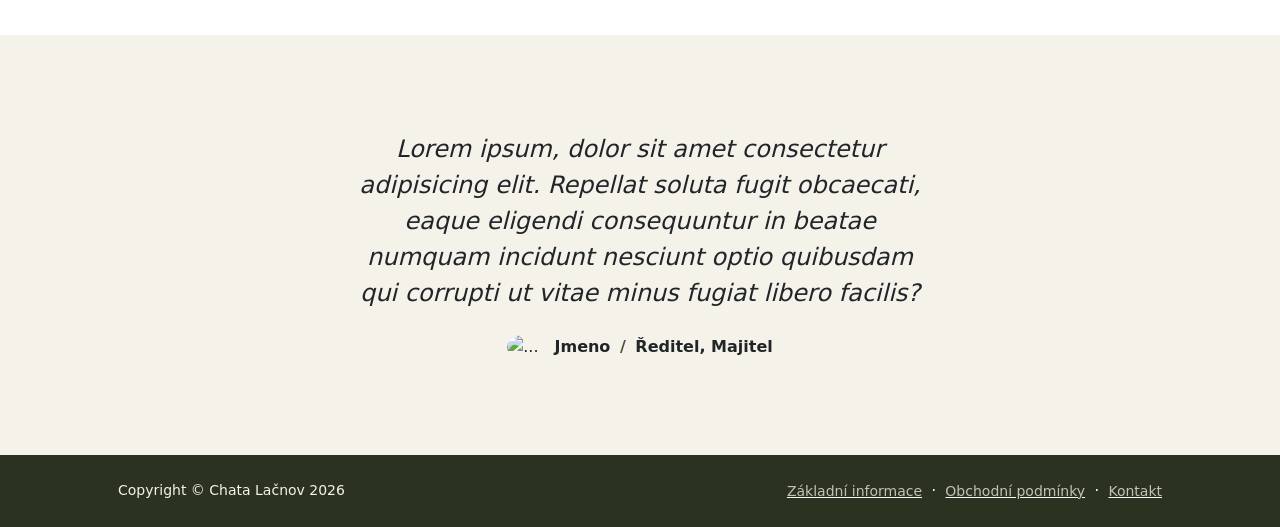
==== commit 80a39f21: "Spoustu veci almost final" ====
--- a/index.html
+++ b/index.html
@@ -34,9 +34,15 @@
                     </div>
                 </div>
             </nav>
-            <!-- Header-->
-            <header class="py-5">
-                <div class="container px-5">
+            <!-- Header with video background, original layout -->
+            <header class="hero-video-header py-5">
+                <video class="hero-video" autoplay muted loop playsinline poster="assets/Chata+.webp">
+                    <source src="assets/lacnov23-areal.MP4" type="video/mp4">
+                    <source src="assets/hero.webm" type="video/webm">
+                </video>
+                <!-- Olive-green overlay, transparent enough for video to show through -->
+                <div class="hero-overlay"></div>
+                <div class="container px-5 hero-content">
                     <div class="row gx-5 align-items-center justify-content-center">
                         <div class="col-lg-8 col-xl-7 col-xxl-6">
                             <div class="my-5 text-center text-xl-start">
@@ -47,11 +53,35 @@
                                     <a class="btn btn-outline-light btn-lg px-4" href="about.html">Zjistit více</a>
                                 </div>
                             </div>
-                        </div>
-                        <div class="col-xl-5 col-xxl-6 d-none d-xl-block text-center"><img class="img-fluid rounded-3 my-5" src="https://dummyimage.com/600x400/343a40/6c757d" alt="..." /></div>
+                       </div>
                     </div>
                 </div>
             </header>
+            <style>
+                .hero-video-header {
+                    position: relative;
+                    overflow: hidden;
+                }
+                .hero-video {
+                    position: absolute;
+                    inset: 0;
+                    width: 100%;
+                    height: 100%;
+                    object-fit: cover;
+                    z-index: 0;
+                }
+                /* Olive green tint matching the site's bg-chata color, ~72% opaque so video shows through */
+                .hero-overlay {
+                    position: absolute;
+                    inset: 0;
+                    background: rgba(44, 50, 32, 0.72);
+                    z-index: 1;
+                }
+                .hero-content {
+                    position: relative;
+                    z-index: 2;
+                }
+            </style>
             <!-- Features section-->
             <section class="py-5" id="features">
                 <div class="container px-5 my-5">
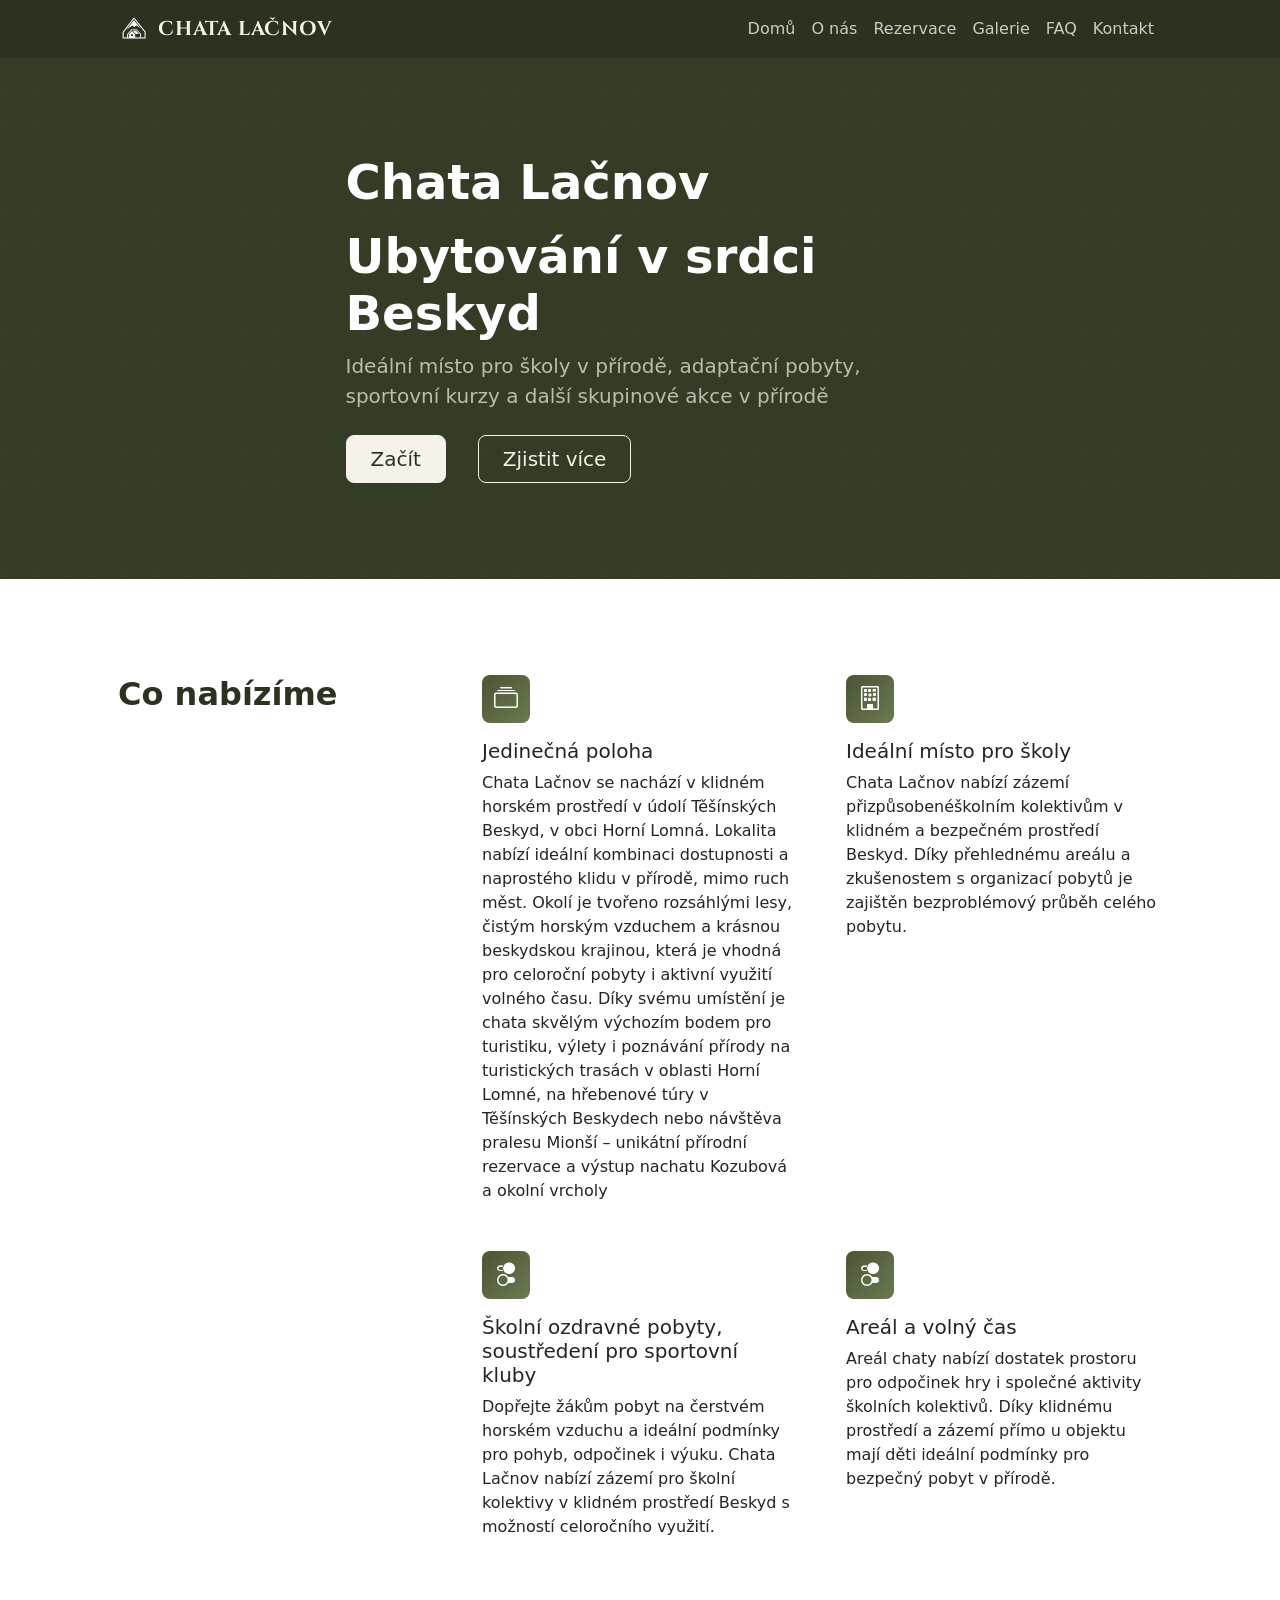
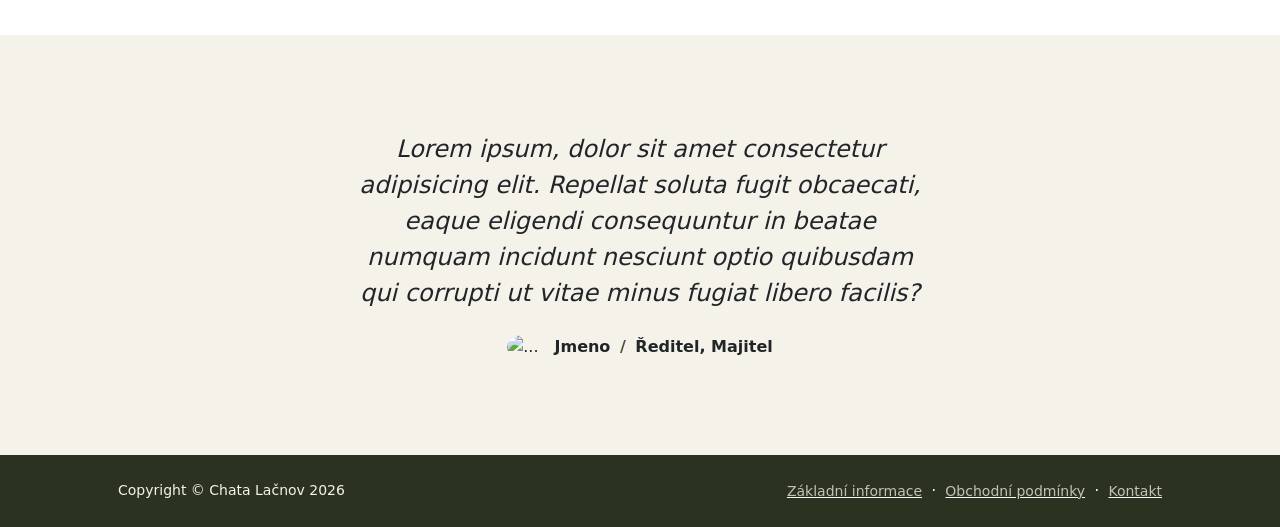
==== commit 605f65e9: "Final" ====
--- a/index.html
+++ b/index.html
@@ -5,7 +5,7 @@
         <meta name="viewport" content="width=device-width, initial-scale=1, shrink-to-fit=no" />
         <meta name="description" content="" />
         <meta name="author" content="" />
-        <title>Modern Business - Start Bootstrap Template</title>
+        <title>Hlavní stránka - Chata Lačnov</title>
         <!-- Favicon-->
         <link rel="icon" type="image/x-icon" href="assets/lacnovlogo.ico" />
         <!-- Bootstrap icons-->
@@ -26,21 +26,20 @@
                         <ul class="navbar-nav ms-auto mb-2 mb-lg-0">
                             <li class="nav-item"><a class="nav-link" href="index.html">Domů</a></li>
                             <li class="nav-item"><a class="nav-link" href="about.html">O nás</a></li>
-                            <li class="nav-item"><a class="nav-link" href="contact.html">Kontakt</a></li>
                             <li class="nav-item"><a class="nav-link" href="pricing.html">Rezervace</a></li>
                             <li class="nav-item"><a class="nav-link" href="gallery.html">Galerie</a></li>
                             <li class="nav-item"><a class="nav-link" href="faq.html">FAQ</a></li>
+                            <li class="nav-item"><a class="nav-link" href="contact.html">Kontakt</a></li>
                         </ul>
                     </div>
                 </div>
             </nav>
-            <!-- Header with video background, original layout -->
+            <!-- Header -->
             <header class="hero-video-header py-5">
                 <video class="hero-video" autoplay muted loop playsinline poster="assets/Chata+.webp">
                     <source src="assets/lacnov23-areal.MP4" type="video/mp4">
                     <source src="assets/hero.webm" type="video/webm">
                 </video>
-                <!-- Olive-green overlay, transparent enough for video to show through -->
                 <div class="hero-overlay"></div>
                 <div class="container px-5 hero-content">
                     <div class="row gx-5 align-items-center justify-content-center">
@@ -57,31 +56,6 @@
                     </div>
                 </div>
             </header>
-            <style>
-                .hero-video-header {
-                    position: relative;
-                    overflow: hidden;
-                }
-                .hero-video {
-                    position: absolute;
-                    inset: 0;
-                    width: 100%;
-                    height: 100%;
-                    object-fit: cover;
-                    z-index: 0;
-                }
-                /* Olive green tint matching the site's bg-chata color, ~72% opaque so video shows through */
-                .hero-overlay {
-                    position: absolute;
-                    inset: 0;
-                    background: rgba(44, 50, 32, 0.72);
-                    z-index: 1;
-                }
-                .hero-content {
-                    position: relative;
-                    z-index: 2;
-                }
-            </style>
             <!-- Features section-->
             <section class="py-5" id="features">
                 <div class="container px-5 my-5">
@@ -149,9 +123,7 @@
                 </div>
             </div>
         </footer>
-        <!-- Bootstrap core JS-->
         <script src="https://cdn.jsdelivr.net/npm/bootstrap@5.2.3/dist/js/bootstrap.bundle.min.js"></script>
-        <!-- Core theme JS-->
         <script src="js/scripts.js"></script>
     </body>
 </html>
--- a/css/styles.css
+++ b/css/styles.css
@@ -338,4 +338,28 @@
 .date-group { display: flex; gap: 4px; }
 .date-group select { flex: 1; min-width: 0; }
 .date-group .day-sel  { flex: 0 0 70px; }
-.date-group .year-sel { flex: 0 0 86px; }+.date-group .year-sel { flex: 0 0 86px; }
+
+.hero-video-header {
+    position: relative;
+    overflow: hidden;
+}
+.hero-video {
+    position: absolute;
+    inset: 0;
+    width: 100%;
+    height: 100%;
+    object-fit: cover;
+    z-index: 0;
+}
+/* Olive green tint matching the site's bg-chata color, ~72% opaque so video shows through */
+.hero-overlay {
+    position: absolute;
+    inset: 0;
+    background: rgba(44, 50, 32, 0.72);
+    z-index: 1;
+}
+.hero-content {
+    position: relative;
+    z-index: 2;
+}
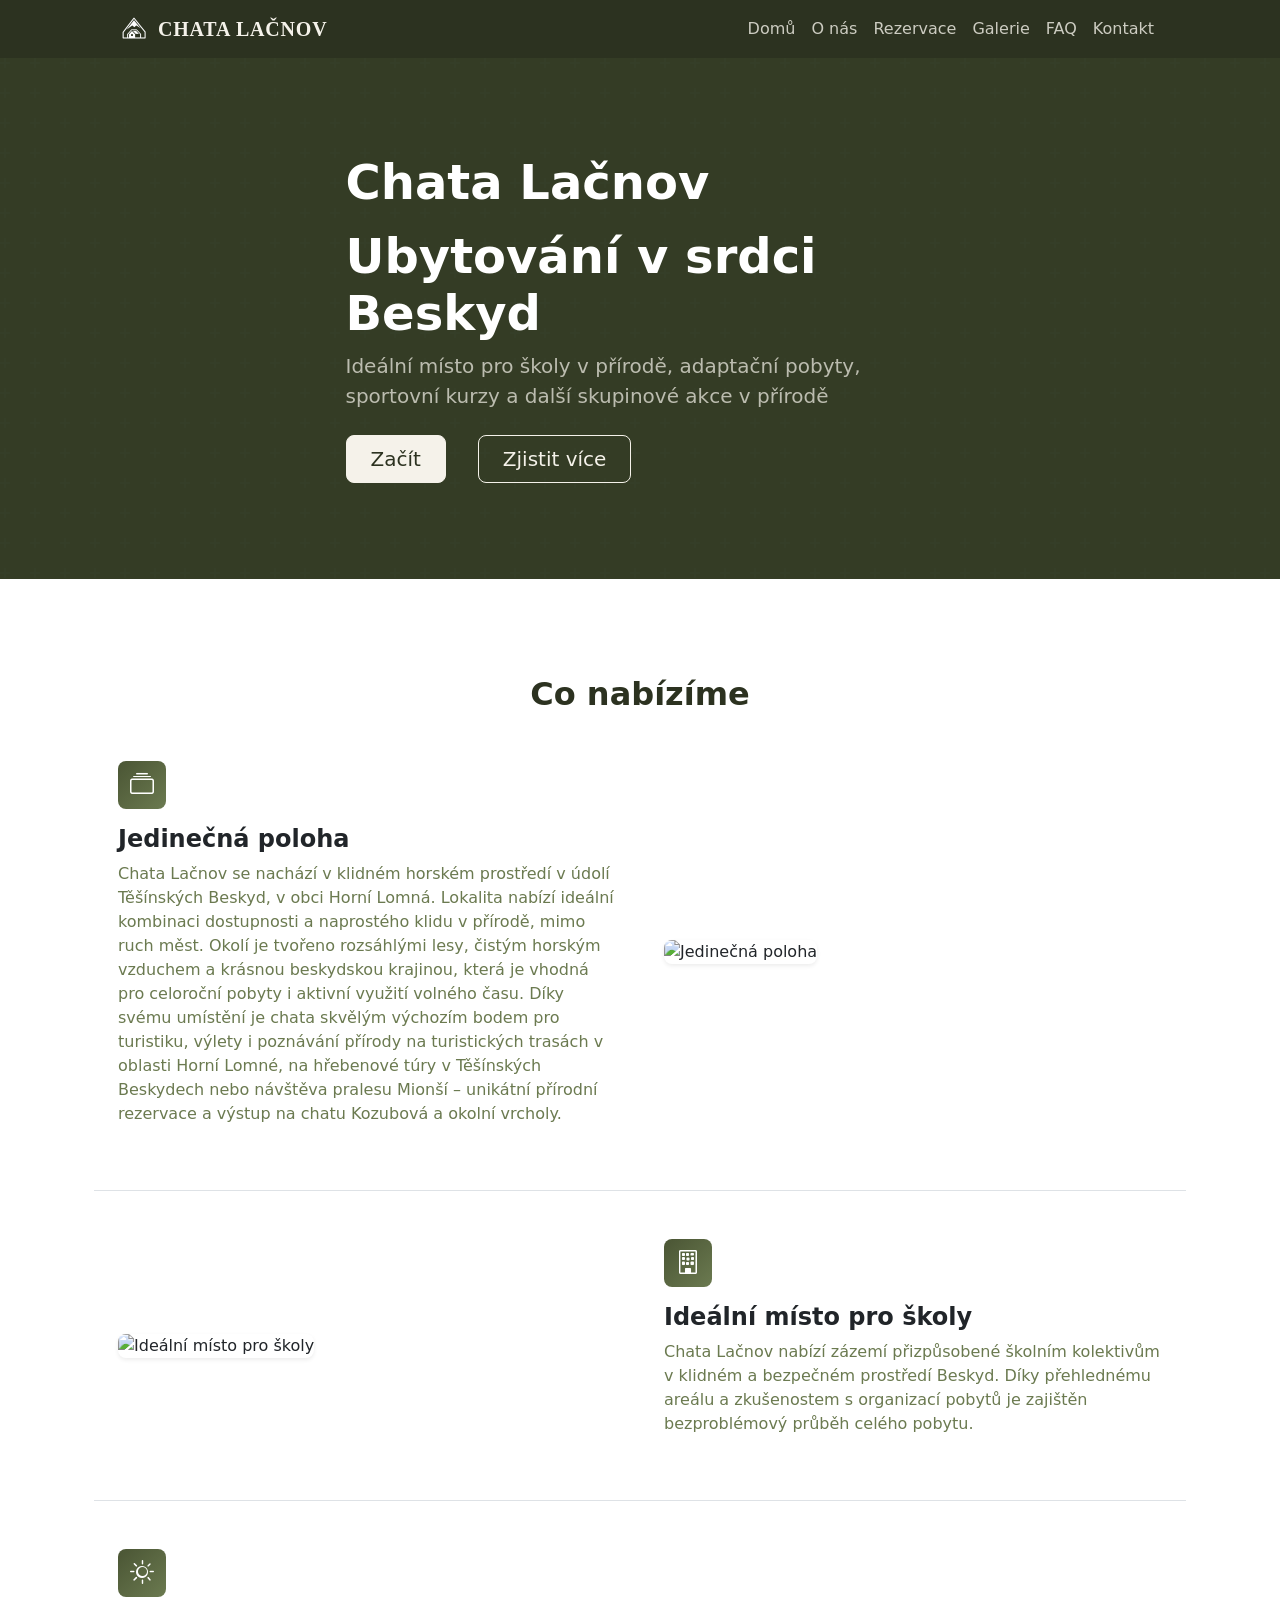
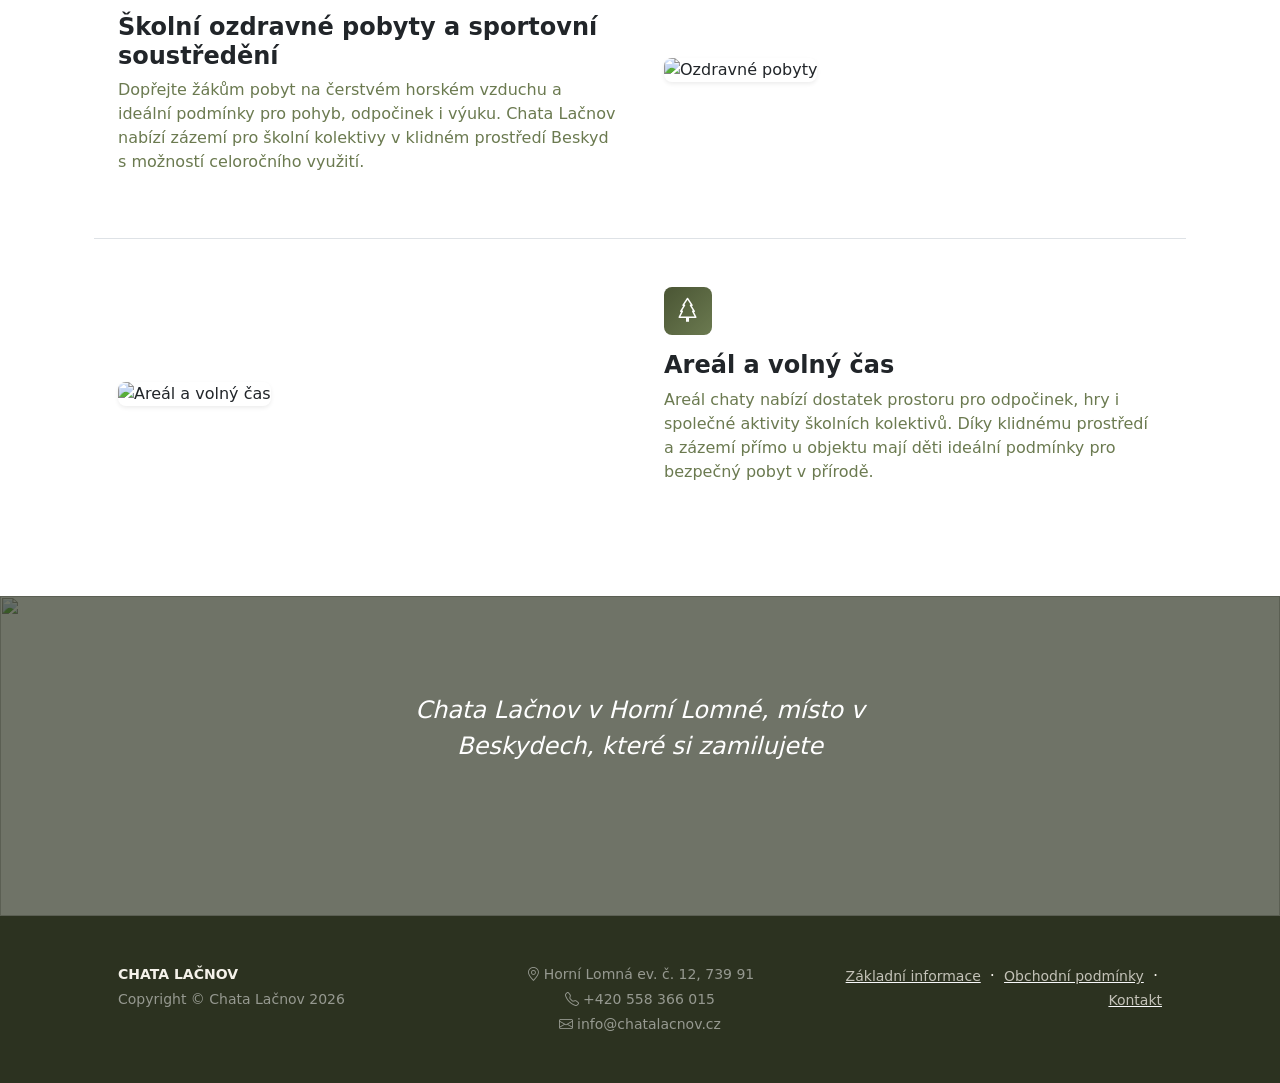
==== commit be3820f4: "Final 2" ====
--- a/index.html
+++ b/index.html
@@ -6,22 +6,26 @@
         <meta name="description" content="" />
         <meta name="author" content="" />
         <title>Hlavní stránka - Chata Lačnov</title>
-        <!-- Favicon-->
+        <!-- Favicon -->
         <link rel="icon" type="image/x-icon" href="assets/lacnovlogo.ico" />
-        <!-- Bootstrap icons-->
-        <link href="https://fonts.googleapis.com/css2?family=Cinzel:wght@700&display=swap" rel="stylesheet" />
+        <!-- Bootstrap icons -->
         <link href="https://cdn.jsdelivr.net/npm/bootstrap-icons@1.5.0/font/bootstrap-icons.css" rel="stylesheet" />
-        <!-- Core theme CSS (includes Bootstrap)-->
+        <!-- Core theme CSS (includes Bootstrap) -->
         <link href="https://cdn.jsdelivr.net/npm/bootstrap@5.2.3/dist/css/bootstrap.min.css" rel="stylesheet" />
         <link href="css/styles.css" rel="stylesheet" />
     </head>
     <body class="d-flex flex-column h-100">
         <main class="flex-shrink-0">
-            <!-- Navigation-->
+
+            <!-- Navigation -->
             <nav class="navbar navbar-expand-lg navbar-dark bg-dark">
                 <div class="container px-5">
                     <a class="navbar-brand d-flex align-items-center gap-2" href="index.html"><img src="assets/lacnovlogo.ico" alt="logo" style="height:32px;width:32px;object-fit:contain;">CHATA LAČNOV</a>
-                    <button class="navbar-toggler" type="button" data-bs-toggle="collapse" data-bs-target="#navbarSupportedContent" aria-controls="navbarSupportedContent" aria-expanded="false" aria-label="Toggle navigation"><span class="navbar-toggler-icon"></span></button>
+                    <button class="navbar-toggler" type="button" data-bs-toggle="collapse" 
+                            data-bs-target="#navbarSupportedContent" aria-controls="navbarSupportedContent" 
+                            aria-expanded="false" aria-label="Toggle navigation"><span 
+                            class="navbar-toggler-icon"></span>
+                    </button>
                     <div class="collapse navbar-collapse" id="navbarSupportedContent">
                         <ul class="navbar-nav ms-auto mb-2 mb-lg-0">
                             <li class="nav-item"><a class="nav-link" href="index.html">Domů</a></li>
@@ -56,64 +60,93 @@
                     </div>
                 </div>
             </header>
-            <!-- Features section-->
+            <!-- Features section – alternating text/photo rows -->
             <section class="py-5" id="features">
                 <div class="container px-5 my-5">
-                    <div class="row gx-5">
-                        <div class="col-lg-4 mb-5 mb-lg-0"><h2 class="fw-bolder mb-0">Co nabízíme</h2></div>
-                        <div class="col-lg-8">
-                            <div class="row gx-5 row-cols-1 row-cols-md-2">
-                                <div class="col mb-5 h-100">
-                                    <div class="feature bg-primary bg-gradient text-white rounded-3 mb-3"><i class="bi bi-collection"></i></div>
-                                    <h2 class="h5">Jedinečná poloha</h2>
-                                    <p class="mb-0">Chata Lačnov se nachází v klidném horském prostředí v údolí Těšínských Beskyd, v obci Horní Lomná. Lokalita nabízí ideální kombinaci dostupnosti a naprostého klidu v přírodě, mimo ruch měst. Okolí je tvořeno rozsáhlými lesy, čistým horským vzduchem a krásnou beskydskou krajinou, která je vhodná pro celoroční pobyty i aktivní využití volného času. Díky svému umístění je chata skvělým výchozím bodem pro turistiku, výlety i poznávání přírody na turistických trasách v oblasti Horní Lomné, na hřebenové túry v Těšínských Beskydech nebo návštěva pralesu Mionší – unikátní přírodní rezervace a výstup nachatu Kozubová a okolní vrcholy</p>
-                                </div>
-                                <div class="col mb-5 h-100">
-                                    <div class="feature bg-primary bg-gradient text-white rounded-3 mb-3"><i class="bi bi-building"></i></div>
-                                    <h2 class="h5">Ideální místo pro školy</h2>
-                                    <p class="mb-0">Chata Lačnov nabízí zázemí přizpůsobenéškolním kolektivům v klidném a bezpečném prostředí Beskyd. Díky přehlednému areálu a zkušenostem s organizací pobytů je zajištěn bezproblémový průběh celého pobytu.</p>
-                                </div>
-                                <div class="col mb-5 mb-md-0 h-100">
-                                    <div class="feature bg-primary bg-gradient text-white rounded-3 mb-3"><i class="bi bi-toggles2"></i></div>
-                                    <h2 class="h5">Školní ozdravné pobyty, soustředení pro sportovní kluby</h2>
-                                    <p class="mb-0">Dopřejte žákům pobyt na čerstvém horském vzduchu a ideální podmínky pro pohyb, odpočinek i výuku. Chata Lačnov nabízí zázemí pro školní kolektivy v klidném prostředí Beskyd s možností celoročního využití.</p>
-                                </div>
-                                <div class="col h-100">
-                                    <div class="feature bg-primary bg-gradient text-white rounded-3 mb-3"><i class="bi bi-toggles2"></i></div>
-                                    <h2 class="h5">Areál a volný čas</h2>
-                                    <p class="mb-0">Areál chaty nabízí dostatek prostoru pro odpočinek hry i společné aktivity školních kolektivů. Díky klidnému prostředí a zázemí přímo u objektu mají děti ideální podmínky pro bezpečný pobyt v přírodě.</p>
-                                </div>
-                            </div>
+                    <h2 class="fw-bolder text-center mb-5">Co nabízíme</h2>
+
+                    <!-- Row 1: Text left, photo right -->
+                    <div class="row gx-5 align-items-center mb-5 pb-5 border-bottom">
+                        <div class="col-lg-6">
+                            <div class="feature bg-primary bg-gradient text-white rounded-3 mb-3"><i class="bi bi-collection"></i></div>
+                            <h3 class="h4 fw-bolder">Jedinečná poloha</h3>
+                            <p class="text-muted">Chata Lačnov se nachází v klidném horském prostředí v údolí Těšínských Beskyd, v obci Horní Lomná. Lokalita nabízí ideální kombinaci dostupnosti a naprostého klidu v přírodě, mimo ruch měst. Okolí je tvořeno rozsáhlými lesy, čistým horským vzduchem a krásnou beskydskou krajinou, která je vhodná pro celoroční pobyty i aktivní využití volného času. Díky svému umístění je chata skvělým výchozím bodem pro turistiku, výlety i poznávání přírody na turistických trasách v oblasti Horní Lomné, na hřebenové túry v Těšínských Beskydech nebo návštěva pralesu Mionší – unikátní přírodní rezervace a výstup na chatu Kozubová a okolní vrcholy.</p>
+                        </div>
+                        <div class="col-lg-6 mt-4 mt-lg-0">
+                            <img class="img-fluid rounded-3 shadow-sm" src="assets/lacnov1.jpg" alt="Jedinečná poloha" />
                         </div>
                     </div>
+
+                    <!-- Row 2: Photo left, text right -->
+                    <div class="row gx-5 align-items-center mb-5 pb-5 border-bottom">
+                        <div class="col-lg-6 order-lg-last">
+                            <div class="feature bg-primary bg-gradient text-white rounded-3 mb-3"><i class="bi bi-building"></i></div>
+                            <h3 class="h4 fw-bolder">Ideální místo pro školy</h3>
+                            <p class="text-muted">Chata Lačnov nabízí zázemí přizpůsobené školním kolektivům v klidném a bezpečném prostředí Beskyd. Díky přehlednému areálu a zkušenostem s organizací pobytů je zajištěn bezproblémový průběh celého pobytu.</p>
+                        </div>
+                        <div class="col-lg-6 order-lg-first mt-4 mt-lg-0">
+                            <img class="img-fluid rounded-3 shadow-sm" src="assets/lacnov2.jpg" alt="Ideální místo pro školy" />
+                        </div>
+                    </div>
+
+                    <!-- Row 3: Text left, photo right -->
+                    <div class="row gx-5 align-items-center mb-5 pb-5 border-bottom">
+                        <div class="col-lg-6">
+                            <div class="feature bg-primary bg-gradient text-white rounded-3 mb-3"><i class="bi bi-sun"></i></div>
+                            <h3 class="h4 fw-bolder">Školní ozdravné pobyty a sportovní soustředění</h3>
+                            <p class="text-muted">Dopřejte žákům pobyt na čerstvém horském vzduchu a ideální podmínky pro pohyb, odpočinek i výuku. Chata Lačnov nabízí zázemí pro školní kolektivy v klidném prostředí Beskyd s možností celoročního využití.</p>
+                        </div>
+                        <div class="col-lg-6 mt-4 mt-lg-0">
+                            <img class="img-fluid rounded-3 shadow-sm" src="assets/lacnov10.jpg" alt="Ozdravné pobyty" />
+                        </div>
+                    </div>
+
+                    <!-- Row 4: Photo left, text right -->
+                    <div class="row gx-5 align-items-center">
+                        <div class="col-lg-6 order-lg-last">
+                            <div class="feature bg-primary bg-gradient text-white rounded-3 mb-3"><i class="bi bi-tree"></i></div>
+                            <h3 class="h4 fw-bolder">Areál a volný čas</h3>
+                            <p class="text-muted">Areál chaty nabízí dostatek prostoru pro odpočinek, hry i společné aktivity školních kolektivů. Díky klidnému prostředí a zázemí přímo u objektu mají děti ideální podmínky pro bezpečný pobyt v přírodě.</p>
+                        </div>
+                        <div class="col-lg-6 order-lg-first mt-4 mt-lg-0">
+                            <img class="img-fluid rounded-3 shadow-sm" src="assets/lacnov11.jpg" alt="Areál a volný čas" />
+                        </div>
+                    </div>
+
                 </div>
             </section>
-            <!-- Testimonial section-->
-            <div class="py-5 bg-light">
-                <div class="container px-5 my-5">
+                        <!-- Testimonial section -->
+            <div class="py-5 position-relative overflow-hidden" style="min-height:320px;">
+                <img src="assets/lacnov15.jpg" alt="" aria-hidden="true"
+                     style="position:absolute;inset:0;width:100%;height:100%;object-fit:cover;z-index:0;" />
+                <div style="position:absolute;inset:0;background:rgba(44,50,32,0.68);z-index:1;"></div>
+                <div class="container px-5 my-5 position-relative" style="z-index:2;">
                     <div class="row gx-5 justify-content-center">
                         <div class="col-lg-10 col-xl-7">
                             <div class="text-center">
-                                <div class="fs-4 mb-4 fst-italic">Lorem ipsum, dolor sit amet consectetur adipisicing elit. Repellat soluta fugit obcaecati, eaque eligendi consequuntur in beatae numquam incidunt nesciunt optio quibusdam qui corrupti ut vitae minus fugiat libero facilis?</div>
-                                <div class="d-flex align-items-center justify-content-center">
-                                    <img class="rounded-circle me-3" src="https://dummyimage.com/40x40/ced4da/6c757d" alt="..." />
-                                    <div class="fw-bold">
-                                        Jmeno
-                                        <span class="fw-bold text-primary mx-1">/</span>
-                                        Ředitel, Majitel
-                                    </div>
-                                </div>
+                                <div class="fs-4 mb-4 fst-italic text-white">Chata Lačnov v Horní Lomné, místo v Beskydech, které si zamilujete</div>
                             </div>
                         </div>
                     </div>
                 </div>
             </div>
-        <!-- Footer-->
-        <footer class="bg-dark py-4 mt-auto">
+        <!-- Footer -->
+        <footer class="bg-dark py-5 mt-auto">
             <div class="container px-5">
-                <div class="row align-items-center justify-content-between flex-column flex-sm-row">
-                    <div class="col-auto"><div class="small m-0 text-white">Copyright &copy; Chata Lačnov 2026</div></div>
-                    <div class="col-auto">
+                <div class="row gy-4 align-items-start text-center text-sm-start">
+                    <!-- Left: copyright -->
+                    <div class="col-sm-4">
+                        <div class="small text-white fw-semibold mb-1">CHATA LAČNOV</div>
+                        <div class="small text-white-50">Copyright &copy; Chata Lačnov 2026</div>
+                    </div>
+                    <!-- Centre: contact info -->
+                    <div class="col-sm-4 text-sm-center">
+                        <div class="small text-white-50 mb-1"><i class="bi bi-geo-alt me-1"></i>Horní Lomná ev. č. 12, 739 91</div>
+                        <div class="small text-white-50 mb-1"><i class="bi bi-telephone me-1"></i><a class="text-white-50 text-decoration-none" href="tel:+420558366015">+420 558 366 015</a></div>
+                        <div class="small text-white-50"><i class="bi bi-envelope me-1"></i><a class="text-white-50 text-decoration-none" href="mailto:info@chatalacnov.cz">info@chatalacnov.cz</a></div>
+                    </div>
+                    <!-- Right: links -->
+                    <div class="col-sm-4 text-sm-end">
                         <a class="link-light small" href="privacy.html">Základní informace</a>
                         <span class="text-white mx-1">&middot;</span>
                         <a class="link-light small" href="terms.html">Obchodní podmínky</a>
